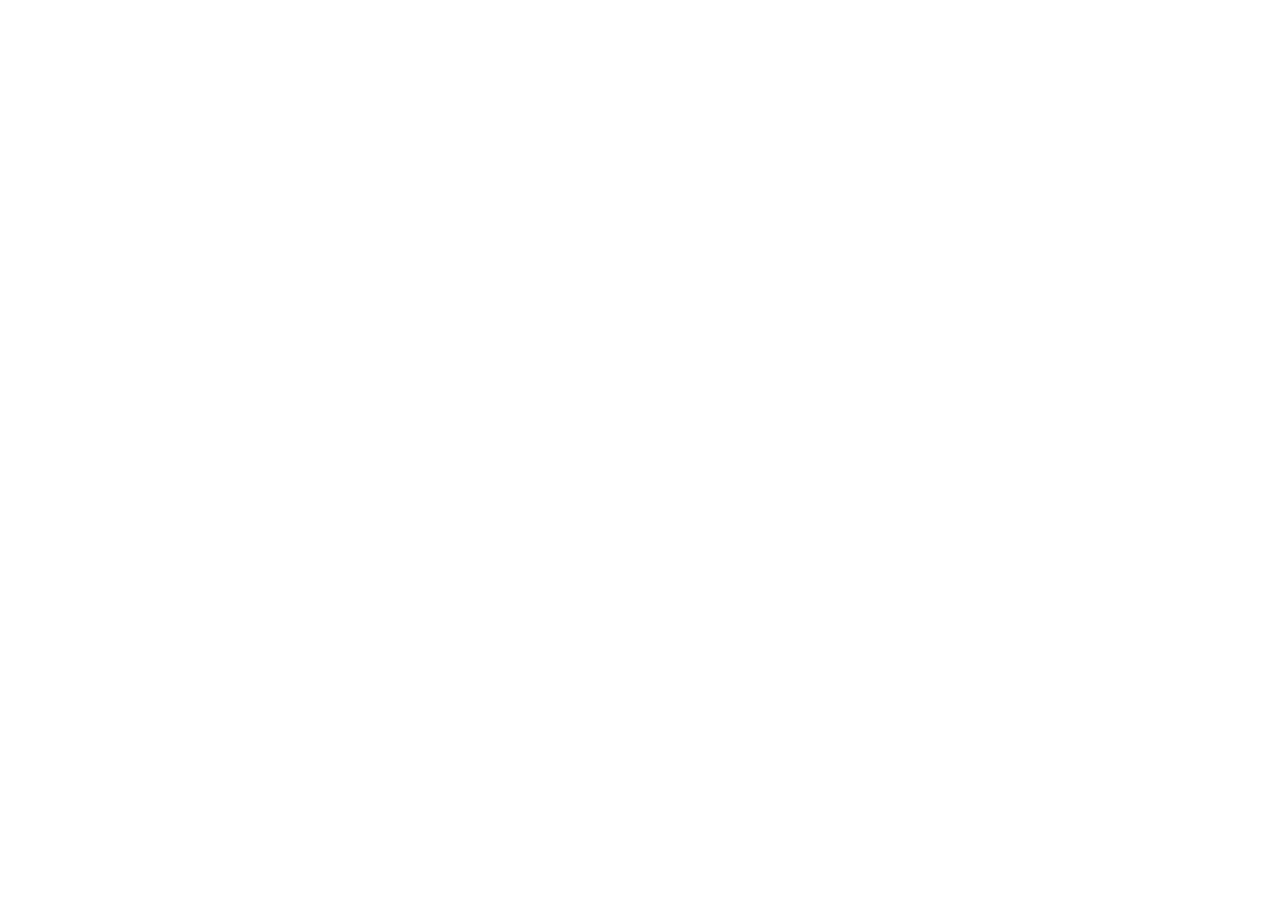
==== index.html @ 91cdc7d5 "Preparar portal con perfiles, CV privados y bitácora" ====
<!DOCTYPE html>
<html lang="es"><head><meta charset="utf-8"><meta name="viewport" content="width=device-width,initial-scale=1"><title>HiTalent · Worketers</title><style>body{margin:0;background:#f3f7f6;color:#152f35;font:16px/1.6 'Segoe UI',sans-serif;display:grid;place-items:center;min-height:100vh}main{max-width:520px;padding:35px;background:white;border:1px solid #d8e5e4;border-radius:16px}h1{color:#007f83}a{color:#007f83;font-weight:bold}</style></head><body data-view="inicio"><main><h1>HiTalent · Worketers</h1><p>Abriendo tu portal de reclutamiento…</p><a id="openPortal" href="https://script.google.com/macros/s/AKfycbwxMBgBHl1hzU6tCfKWdOVpvUYFdgeqo6Sm1vyvuqQIQPsPiCxRO5EpH_2NaZDyJLVg/exec?vista=inicio">Entrar al portal</a><noscript><p>Activa JavaScript para registrar perfiles y usar el panel.</p></noscript></main><script src="portal.js"></script></body></html>
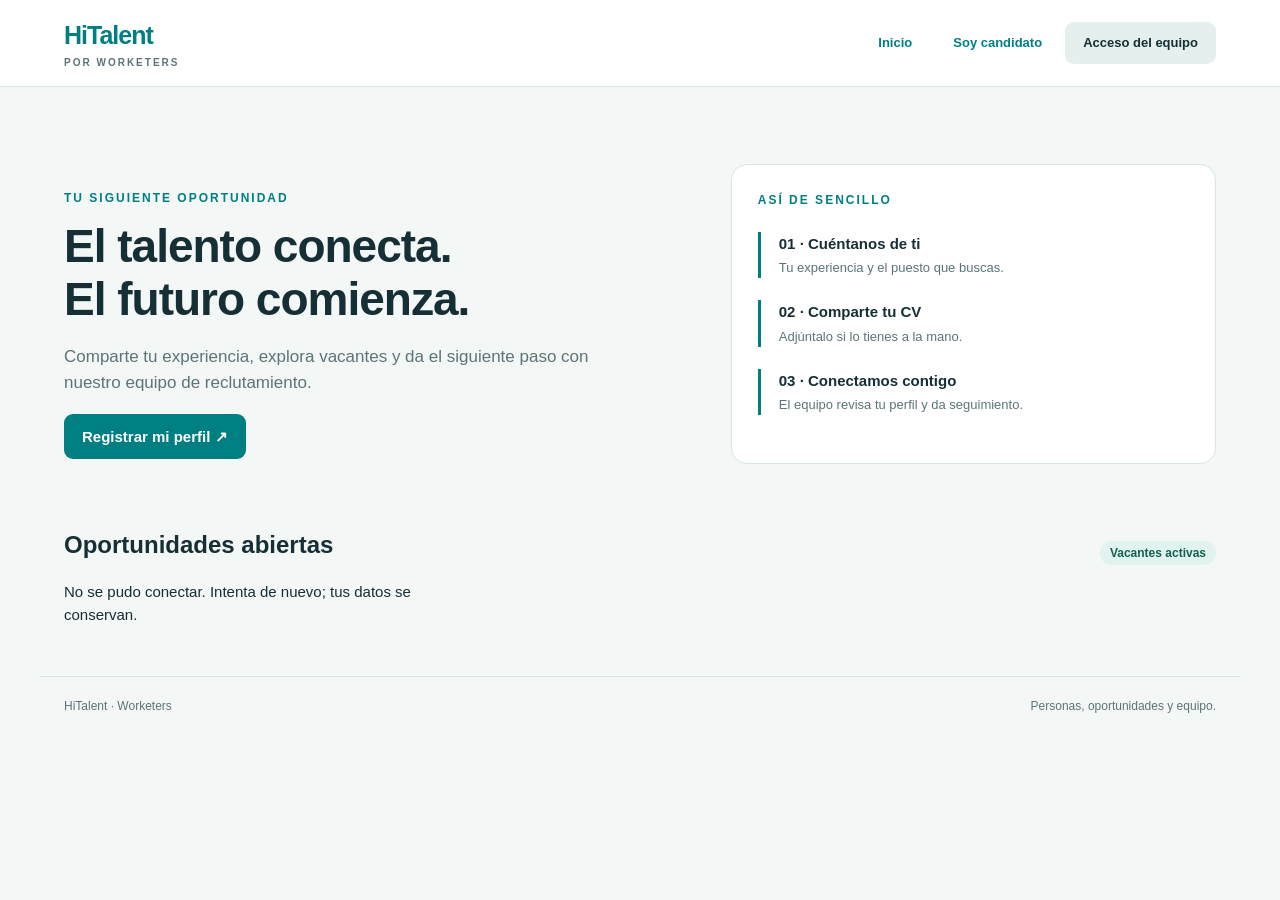
==== commit 7c267302: "Conservar GitHub y agregar usuario y contraseña" ====
--- a/index.html
+++ b/index.html
@@ -1,2 +1,131 @@
 <!DOCTYPE html>
-<html lang="es"><head><meta charset="utf-8"><meta name="viewport" content="width=device-width,initial-scale=1"><title>HiTalent · Worketers</title><style>body{margin:0;background:#f3f7f6;color:#152f35;font:16px/1.6 'Segoe UI',sans-serif;display:grid;place-items:center;min-height:100vh}main{max-width:520px;padding:35px;background:white;border:1px solid #d8e5e4;border-radius:16px}h1{color:#007f83}a{color:#007f83;font-weight:bold}</style></head><body data-view="inicio"><main><h1>HiTalent · Worketers</h1><p>Abriendo tu portal de reclutamiento…</p><a id="openPortal" href="https://script.google.com/macros/s/AKfycbwxMBgBHl1hzU6tCfKWdOVpvUYFdgeqo6Sm1vyvuqQIQPsPiCxRO5EpH_2NaZDyJLVg/exec?vista=inicio">Entrar al portal</a><noscript><p>Activa JavaScript para registrar perfiles y usar el panel.</p></noscript></main><script src="portal.js"></script></body></html>
+<html lang="es"><head><meta charset="UTF-8"><title>HiTalent · Worketers</title>
+<style>
+:root{--ink:#152f35;--muted:#5c7478;--teal:#007f83;--line:#d8e5e4;--paper:#fff;--bg:#f3f7f6}*{box-sizing:border-box}body{margin:0;background:var(--bg);color:var(--ink);font:15px/1.55 'Segoe UI',sans-serif}button,input,select,textarea{font:inherit}button,a,input,select,textarea{outline-offset:4px}button,.button{border:0;border-radius:9px;padding:11px 18px;background:var(--teal);color:white;font-weight:600;cursor:pointer;text-decoration:none;display:inline-block}button:hover,.button:hover{filter:brightness(.94)}button:disabled{opacity:.5;cursor:wait}.secondary{background:#e5efed;color:var(--ink)}.ghost{background:transparent;color:var(--teal)}header{border-bottom:1px solid var(--line);background:white;padding:16px 5%;display:flex;align-items:center;gap:24px;justify-content:space-between}.brand{font-size:25px;font-weight:800;letter-spacing:-1px;color:var(--teal)}.brand small{display:block;font-size:10px;letter-spacing:2px;color:var(--muted)}nav{display:flex;gap:5px;flex-wrap:wrap}nav button{font-size:13px}main{max-width:1200px;margin:35px auto;padding:0 24px}h1{font-size:clamp(28px,4vw,46px);line-height:1.15;letter-spacing:-1px;margin:12px 0 18px}h2{font-size:24px;margin:0 0 16px}h3{margin:0 0 8px}p{color:var(--muted)}.eyebrow{font-size:12px;font-weight:700;letter-spacing:2px;text-transform:uppercase;color:var(--teal)}.hero{display:grid;grid-template-columns:1.3fr 1fr;gap:36px;align-items:center;padding:42px 0}.hero p{max-width:560px;font-size:17px}.card{background:var(--paper);border:1px solid var(--line);border-radius:16px;padding:26px;margin-bottom:20px}.grid{display:grid;grid-template-columns:repeat(2,minmax(0,1fr));gap:20px}.jobs{display:grid;grid-template-columns:repeat(3,minmax(0,1fr));gap:16px}.job{padding:22px;border:1px solid var(--line);border-radius:12px;background:white}.job p{white-space:pre-wrap}.badge{display:inline-block;border-radius:20px;padding:3px 10px;background:#e0f3ee;color:#146052;font-size:12px;font-weight:600}.label,label{display:block;font-size:13px;font-weight:600;margin:12px 0 5px}input,select,textarea{width:100%;padding:11px 12px;border:1px solid #b9cfcc;border-radius:8px;background:white;color:var(--ink)}textarea{min-height:110px;resize:vertical}input[type=checkbox]{width:auto}.full{grid-column:1/-1}.muted{color:var(--muted);font-size:13px}.actions{display:flex;gap:10px;align-items:center;flex-wrap:wrap;margin-top:18px}.notice{padding:14px 18px;border:1px solid var(--line);border-radius:10px;background:#e5f4ef;white-space:pre-wrap;margin:16px 0}.error{background:#fff0ed;color:#8c2d20;border-color:#e6b7ae}[hidden]{display:none!important}.narrow{max-width:740px;margin:auto}.login{max-width:440px;margin:55px auto}.toolbar{display:flex;gap:12px;justify-content:space-between;align-items:center;flex-wrap:wrap}.toolbar input{max-width:350px}.tabs{display:flex;gap:8px;flex-wrap:wrap;margin:24px 0}.tablewrap{overflow:auto}table{border-collapse:collapse;width:100%;font-size:13px}th,td{padding:13px 12px;text-align:left;border-bottom:1px solid var(--line);vertical-align:top}th{color:var(--muted);font-size:11px;text-transform:uppercase;letter-spacing:.6px}td button{padding:7px 12px;font-size:12px}.stats{display:grid;grid-template-columns:repeat(3,1fr);gap:16px;margin:22px 0}.stat{border:1px solid var(--line);border-radius:12px;background:white;padding:20px}.stat strong{font-size:30px;display:block}.stat span{color:var(--muted);font-size:13px}dialog{border:1px solid var(--line);border-radius:16px;padding:26px;width:min(850px,94vw);max-height:90vh;color:var(--ink)}dialog::backdrop{background:#152f3577}dl{display:grid;grid-template-columns:1fr 2fr;gap:0;margin:16px 0}dt,dd{padding:8px 0;border-bottom:1px solid var(--line);margin:0;white-space:pre-wrap;overflow-wrap:anywhere}dt{font-size:12px;color:var(--muted)}dd{padding-left:14px}pre{white-space:pre-wrap;overflow-wrap:anywhere;background:var(--bg);padding:12px;font-size:12px}footer{max-width:1200px;margin:50px auto 20px;padding:20px 24px;border-top:1px solid var(--line);font-size:12px;color:var(--muted)}.trap{position:absolute;left:-10000px}.step{border-left:3px solid var(--teal);padding:0 0 0 18px;margin:22px 0}.step b{display:block}.step span{color:var(--muted);font-size:13px}@media(max-width:760px){header{align-items:flex-start;flex-direction:column;gap:12px}.hero,.grid,.jobs{grid-template-columns:1fr}.hero{padding:15px 0;gap:15px}main{padding:0 16px;margin-top:24px}.card{padding:20px}.stats{gap:8px}.stat{padding:12px}.stat strong{font-size:25px}h1{font-size:34px}dl{grid-template-columns:1fr}dd{padding-left:0}}
+</style></head><body>
+<header><div class="brand">HiTalent<small>POR WORKETERS</small></div><nav aria-label="Navegación principal"><button class="ghost" data-route="inicio">Inicio</button><button class="ghost" data-route="candidatos">Soy candidato</button><button class="secondary" data-route="admin">Acceso del equipo</button></nav></header>
+<main><div id="message" role="status" aria-live="polite" hidden></div><div id="screen"></div></main>
+<dialog id="modal"><div class="toolbar"><h2 id="modalTitle"></h2><button class="secondary" id="closeModal" aria-label="Cerrar detalle">Cerrar</button></div><div id="modalBody"></div><div id="modalMessage" role="status" hidden></div></dialog>
+<footer>HiTalent · Worketers <span style="float:right">Personas, oportunidades y equipo.</span></footer>
+<script>
+'use strict';
+const initialView = 'inicio';
+const $ = id => document.getElementById(id);
+const esc = value => String(value ?? '').replace(/[&<>"']/g,c=>({'&':'&amp;','<':'&lt;','>':'&gt;','"':'&quot;',"'":'&#39;'}[c]));
+let token=sessionStorage.getItem('hitalent_session')||'',profile=null,panel=null,view=initialView,tab='candidatos',users=[],logs=[],jobs=[],filter='',submissionId=crypto.randomUUID();
+const candStates=['Pendiente','En revisión','Entrevista','En proceso','Contratado','Descartado'];
+const reqStates=['Activa','Pausada','Cerrada'];
+const labels={nombreSolicitante:'Nombre del solicitante',empresaCliente:'Empresa',telefonoContacto:'Teléfono fijo',celularContacto:'Celular',emailContacto:'Correo de contacto',nombrePosicion:'Nombre de la posición',numeroVacantes:'Número de vacantes',tipoVacante:'Tipo de vacante',ubicacion:'Ubicación',horarioLaboral:'Horario',reportaA:'Reporta a',edadMinMax:'Edad sugerida',estadoCivil:'Estado civil',genero:'Género',escolaridad:'Escolaridad',objetivoPuesto:'Objetivo del puesto',experienciaRequerida:'Experiencia requerida',requisitosIndispensables:'Requisitos indispensables',requisitosDeseables:'Requisitos deseables',conocimientosCualidades:'Conocimientos y cualidades',habilidadesTecnologicas:'Habilidades tecnológicas',idiomas:'Idiomas',competenciasEvaluar:'Competencias a evaluar',actividadesDesempenar:'Actividades a desempeñar',sueldoBruto:'Sueldo mensual bruto',sueldoNeto:'Sueldo mensual neto',prestacionesLey:'Prestaciones de ley',prestacionesSuperiores:'Prestaciones superiores',compensacionesVariables:'Compensaciones variables',esquemaPago:'Esquema de pago',frecuenciaPago:'Frecuencia de pago',tipoContrato:'Tipo de contrato',periodoPrueba:'Periodo de prueba',requisitosAutoTransporte:'Requisitos de transporte',observacionesExtras:'Observaciones'};
+function notice(text,error=false,target='message'){const el=$(target);el.textContent=text;el.className='notice'+(error?' error':'');el.hidden=!text;}
+const API_URL='https://script.google.com/macros/s/AKfycbwxMBgBHl1hzU6tCfKWdOVpvUYFdgeqo6Sm1vyvuqQIQPsPiCxRO5EpH_2NaZDyJLVg/exec';
+async function rpc(action,data={}){
+  let response;
+  if(window.google?.script?.run){response=await new Promise((resolve,reject)=>google.script.run.withSuccessHandler(resolve).withFailureHandler(()=>reject(new Error('No se pudo conectar. Intenta de nuevo.'))).api(action,data,token));}
+  else{
+    const controller=new AbortController(),timer=setTimeout(()=>controller.abort(),60000);
+    try{const result=await fetch(API_URL,{method:'POST',headers:{'Content-Type':'text/plain;charset=utf-8'},credentials:'omit',redirect:'follow',body:JSON.stringify({action,data,token}),signal:controller.signal});if(!result.ok)throw new Error();response=await result.json();}
+    catch(e){throw new Error('No se pudo conectar. Intenta de nuevo; tus datos se conservan.');}finally{clearTimeout(timer);}
+  }
+  if(!response?.success)throw new Error(response?.error||'No se pudo completar la operación.');return response.data;
+}
+async function busy(button,fn,target='message'){const text=button.textContent;button.disabled=true;button.textContent='Procesando…';try{await fn();}catch(e){notice(e.message,true,target);}finally{button.disabled=false;button.textContent=text;}}
+function options(values,selected){return values.map(v=>`<option value="${esc(v)}" ${v===selected?'selected':''}>${esc(v)}</option>`).join('');}
+function date(v){return v?new Date(v).toLocaleString('es-MX',{dateStyle:'medium',timeStyle:'short'}):'—';}
+Object.assign(labels,{idPostulacion:'Folio del candidato',idRequisicion:'Folio de la requisición',fecha:'Fecha de registro',nombreCandidato:'Nombre',telefono:'Teléfono',correo:'Correo',estatusProceso:'Estatus del proceso',notasReclutador:'Notas del equipo',puestoDeseado:'Puesto de interés',nivelEstudios:'Nivel de estudios',consentimientoEn:'Autorización del candidato',actualizadoEn:'Última actualización',actualizadoPor:'Actualizado por',estatus:'Estatus',nombre:'Nombre',rol:'Rol',activo:'Acceso activo'});
+function details(obj){return '<dl>'+Object.entries(obj).filter(([k,v])=>v!==''&&v!=null&&!['cvFileId','linkCV','solicitudId','version'].includes(k)).map(([k,v])=>`<dt>${esc(labels[k]||k)}</dt><dd>${esc(typeof v==='boolean'?(v?'Sí':'No'):['fecha','consentimientoEn','actualizadoEn'].includes(k)?date(v):v)}</dd>`).join('')+'</dl>';}
+function openModal(title,html){$('modalTitle').textContent=title;$('modalBody').innerHTML=html;notice('',false,'modalMessage');$('modal').showModal();}
+$('closeModal').onclick=()=>$('modal').close();
+document.querySelectorAll('[data-route]').forEach(b=>b.onclick=()=>route(b.dataset.route));
+document.addEventListener('click',e=>{const b=e.target.closest('[data-go]');if(b)route(b.dataset.go);});
+async function route(next){
+  if($('modal').open)$('modal').close();
+  view=next;notice('');filter='';submissionId=crypto.randomUUID();
+  if(next==='inicio'){home();return;}
+  if(next==='candidatos'){candidateForm();return;}
+  if(next==='cliente'){clientForm();return;}
+  if(!token){login();return;}
+  if(profile?.cambiarPassword){passwordForm(true);return;}
+  $('screen').innerHTML='<div class="card" role="status">Cargando tu espacio…</div>';
+  try{if(!profile){profile=(await rpc('miSesion')).perfil;}if(profile.cambiarPassword){passwordForm(true);return;}panel=await rpc('panel');profile=panel.perfil;renderPanel();}catch(e){if(e.message==='Cambia tu contraseña para continuar.'){profile=profile||{correo:'',usuario:''};passwordForm(true);}else{notice(e.message,true);login();}}
+}
+async function home(){
+  $('screen').innerHTML=`<section class="hero"><div><div class="eyebrow">Tu siguiente oportunidad</div><h1>El talento conecta.<br>El futuro comienza.</h1><p>Comparte tu experiencia, explora vacantes y da el siguiente paso con nuestro equipo de reclutamiento.</p><div class="actions"><button data-go="candidatos">Registrar mi perfil ↗</button></div></div><aside class="card"><div class="eyebrow">Así de sencillo</div><div class="step"><b>01 · Cuéntanos de ti</b><span>Tu experiencia y el puesto que buscas.</span></div><div class="step"><b>02 · Comparte tu CV</b><span>Adjúntalo si lo tienes a la mano.</span></div><div class="step"><b>03 · Conectamos contigo</b><span>El equipo revisa tu perfil y da seguimiento.</span></div></aside></section><section><div class="toolbar"><h2>Oportunidades abiertas</h2><span class="badge">Vacantes activas</span></div><div id="jobs" class="jobs"><p>Cargando oportunidades…</p></div></section>`;
+  try{jobs=await rpc('vacantes');if(view!=='inicio')return;$('jobs').innerHTML=jobs.length?jobs.map(j=>`<article class="job"><span class="badge">${esc(j.ubicacion||'Ubicación por confirmar')}</span><h3 style="margin-top:15px">${esc(j.nombrePosicion)}</h3><p>${esc(j.objetivoPuesto||j.experienciaRequerida||'Consulta los detalles con nuestro equipo.')}</p><button class="secondary" data-job="${esc(j.idRequisicion)}">Ver y postularme</button></article>`).join(''):'<div class="card full"><h3>Tu talento tiene lugar aquí</h3><p>Aún no hay vacantes publicadas. Puedes registrar tu perfil para futuras oportunidades.</p><button data-go="candidatos">Enviar mi perfil</button></div>';
+  document.querySelectorAll('[data-job]').forEach(b=>b.onclick=()=>candidateForm(b.dataset.job));
+  }catch(e){if(view==='inicio')$('jobs').textContent=e.message;}
+}
+function field(name,label,type='text',required=false){return `<div><label for="${name}">${esc(label)}${required?' *':''}</label><input id="${name}" name="${name}" type="${type}" ${required?'required':''} maxlength="${type==='email'?180:200}" ${type==='number'?'min="1" max="1000" value="1"':''}></div>`;}
+function trap(){return '<div class="trap" aria-hidden="true"><label>Website<input name="website" tabindex="-1" autocomplete="off"></label></div>';}
+async function candidateForm(jobId=''){
+  view='candidatos';submissionId=crypto.randomUUID();
+  $('screen').innerHTML=`<div class="narrow"><div class="eyebrow">Candidatos</div><h1>Hablemos de tu talento.</h1><p>Completa tu perfil. El CV es opcional; puedes registrarte aunque todavía no lo tengas.</p><form id="candidate" class="card">${trap()}<div class="grid">${field('nombreCandidato','Nombre completo','text',true)}${field('telefono','Teléfono celular','tel',true)}${field('correo','Correo electrónico','email',true)}${field('puestoDeseado','Puesto o área de interés','text',true)}<div><label for="nivelEstudios">Nivel de estudios *</label><select name="nivelEstudios" id="nivelEstudios" required><option value="">Selecciona</option>${options(['Secundaria','Preparatoria','Carrera técnica','Universidad trunca','Universidad terminada','Posgrado','Otro'])}</select></div><div><label for="idRequisicion">Vacante</label><select id="idRequisicion" name="idRequisicion"><option value="ESPONTANEO">Registro para futuras oportunidades</option></select></div><div id="jobDetail" class="full" hidden></div><div class="full"><label for="cv">Currículum (opcional)</label><input id="cv" type="file" accept=".pdf,.doc,.docx"><p class="muted">PDF o Word · Hasta 5 MB · Se guarda de forma privada.</p></div></div><div class="notice"><b>Uso de tu información</b><p class="muted">HiTalent / Worketers utilizará tus datos de contacto, experiencia y CV para revisar tu perfil y contactarte por oportunidades laborales. Tendrán acceso el equipo autorizado de reclutamiento y su administrador. Para solicitar corrección o eliminación, contacta al equipo de HiTalent / Worketers que te compartió este portal.</p><label><input type="checkbox" name="consentimiento" required> Autorizo el uso de mi información para estos fines. *</label></div><button type="submit">Enviar mi perfil</button></form></div>`;
+  $('candidate').onsubmit=e=>{e.preventDefault();busy(e.submitter,async()=>{
+    const form=e.target,d=Object.fromEntries(new FormData(form));d.consentimiento=true;d.solicitudId=submissionId;
+    const f=$('cv').files[0];if(f){if(f.size>5*1024*1024)throw new Error('El CV debe pesar hasta 5 MB.');if(!/\.(pdf|doc|docx)$/i.test(f.name))throw new Error('Selecciona PDF o Word.');const base64=await new Promise((resolve,reject)=>{const r=new FileReader();r.onload=()=>resolve(r.result.split(',')[1]);r.onerror=()=>reject(new Error('No se pudo leer el archivo.'));r.readAsDataURL(f);});d.cv={nombre:f.name,base64};}
+    const result=await rpc('postular',d);$('screen').innerHTML=`<div class="card narrow"><span class="badge">Perfil recibido</span><h1>Ya estás en nuestra bolsa.</h1><p>Tu registro se guardó correctamente. El equipo se pondrá en contacto contigo si hay una oportunidad para tu perfil.</p><p class="muted">Folio: ${esc(result.id)}</p><button data-go="inicio">Volver al inicio</button></div>`;notice('');
+  });};
+  try{jobs=await rpc('vacantes');if(view!=='candidatos'||!$('idRequisicion'))return;$('idRequisicion').innerHTML='<option value="ESPONTANEO">Registro para futuras oportunidades</option>'+jobs.map(j=>`<option value="${esc(j.idRequisicion)}">${esc(j.nombrePosicion)} · ${esc(j.ubicacion)}</option>`).join('');if(jobs.some(j=>j.idRequisicion===jobId))$('idRequisicion').value=jobId;
+  const show=()=>{const j=jobs.find(j=>j.idRequisicion===$('idRequisicion').value);$('jobDetail').hidden=!j;if(j){$('jobDetail').innerHTML=details({nombrePosicion:j.nombrePosicion,ubicacion:j.ubicacion,objetivoPuesto:j.objetivoPuesto,experienciaRequerida:j.experienciaRequerida,requisitosIndispensables:j.requisitosIndispensables});if(!$('puestoDeseado').value)$('puestoDeseado').value=j.nombrePosicion;}};$('idRequisicion').onchange=show;show();}catch(e){notice(e.message,true);}
+}
+function clientForm(){
+  const groups=[['Datos de contacto',['nombreSolicitante','empresaCliente','telefonoContacto','celularContacto','emailContacto']],['La vacante',['nombrePosicion','numeroVacantes','tipoVacante','ubicacion','horarioLaboral','reportaA']],['Perfil y experiencia',['escolaridad','objetivoPuesto','experienciaRequerida','requisitosIndispensables','requisitosDeseables','conocimientosCualidades','habilidadesTecnologicas','idiomas','competenciasEvaluar','actividadesDesempenar']],['Compensación y contratación',['sueldoBruto','sueldoNeto','prestacionesLey','prestacionesSuperiores','compensacionesVariables','esquemaPago','frecuenciaPago','tipoContrato','periodoPrueba']],['Detalles adicionales',['requisitosAutoTransporte','observacionesExtras']]];
+  const long=['objetivoPuesto','requisitosIndispensables','requisitosDeseables','conocimientosCualidades','actividadesDesempenar','observacionesExtras'];
+  $('screen').innerHTML=`<div class="narrow"><div class="eyebrow">Empresas</div><h1>Encuentra a tu próximo talento.</h1><p>Comparte los detalles del puesto. El equipo revisará tu solicitud antes de publicar la vacante.</p><form id="client">${trap()}${groups.map(([title,fields])=>`<section class="card"><h2>${title}</h2><div class="grid">${fields.map(k=>long.includes(k)?`<div class="full"><label for="${k}">${labels[k]}</label><textarea name="${k}" id="${k}" maxlength="5000"></textarea></div>`:field(k,labels[k],k==='emailContacto'?'email':k==='numeroVacantes'?'number':'text',['nombreSolicitante','empresaCliente','emailContacto','nombrePosicion'].includes(k))).join('')}</div></section>`).join('')}<button type="submit">Enviar requisición</button></form></div>`;
+  $('client').onsubmit=e=>{e.preventDefault();busy(e.submitter,async()=>{const d=Object.fromEntries(new FormData(e.target));d.solicitudId=submissionId;const r=await rpc('requisicion',d);$('screen').innerHTML=`<div class="card narrow"><span class="badge">Solicitud recibida</span><h1>Estamos en contacto.</h1><p>El equipo revisará la requisición antes de publicarla.</p><p class="muted">Folio: ${esc(r.id)}</p><button data-go="inicio">Volver al inicio</button></div>`;});};
+}
+async function acceptSession(result){token=result.token;profile=result.perfil;sessionStorage.setItem('hitalent_session',token);notice('');if(profile.cambiarPassword)passwordForm(true);else await route('admin');}
+function login(){
+  $('screen').innerHTML=`<div class="card login"><div class="eyebrow">Espacio del equipo</div><h1 style="font-size:30px">Bienvenido de nuevo.</h1><p>Ingresa con el usuario y la contraseña de tu cuenta.</p><form id="passwordLogin"><label for="loginUser">Usuario o correo</label><input id="loginUser" autocomplete="username" required maxlength="180"><label for="loginPassword">Contraseña</label><input id="loginPassword" type="password" autocomplete="current-password" required maxlength="64"><div class="actions"><button type="submit">Entrar al panel</button></div></form><details style="margin-top:22px"><summary>Configurar o recuperar acceso del propietario</summary><p class="muted">Solo el propietario puede verificar su correo para establecer una contraseña. Los colaboradores deben pedir el acceso al superadmin.</p><form id="request">${field('loginEmail','Correo del propietario','email',true)}<div class="actions"><button type="submit" class="secondary">Solicitar código</button></div></form><form id="verify" hidden><label for="code">Código de 6 dígitos</label><input id="code" inputmode="numeric" autocomplete="one-time-code" pattern="[0-9]{6}" maxlength="6" required><p class="muted">Revisa tu correo. El código caduca en 10 minutos.</p><button type="submit">Verificar y configurar contraseña</button></form></details></div>`;
+  $('passwordLogin').onsubmit=e=>{e.preventDefault();busy(e.submitter,async()=>{const r=await rpc('iniciarSesion',{usuario:$('loginUser').value,password:$('loginPassword').value});await acceptSession(r);});};
+  $('request').onsubmit=e=>{e.preventDefault();busy(e.submitter,async()=>{const r=await rpc('solicitarCodigo',{correo:$('loginEmail').value});$('verify').hidden=false;notice(r.message);$('code').focus();});};
+  $('verify').onsubmit=e=>{e.preventDefault();busy(e.submitter,async()=>{await acceptSession(await rpc('verificarCodigo',{correo:$('loginEmail').value,codigo:$('code').value}));});};
+}
+function passwordForm(required=false){
+  $('screen').innerHTML=`<div class="card login"><div class="eyebrow">Tu cuenta</div><h1 style="font-size:30px">${required?'Define tu contraseña personal.':'Cambiar contraseña'}</h1><p>Usuario: <b>${esc(profile.usuario||profile.correo)}</b></p><p class="muted">De 12 a 64 caracteres. No compartas tu contraseña.</p><form id="changePassword">${required?'':'<label for="currentPassword">Contraseña actual</label><input id="currentPassword" type="password" autocomplete="current-password" required maxlength="64">'}<label for="newPassword">Nueva contraseña</label><input id="newPassword" type="password" autocomplete="new-password" required minlength="12" maxlength="64"><label for="confirmPassword">Confirmar contraseña</label><input id="confirmPassword" type="password" autocomplete="new-password" required minlength="12" maxlength="64"><div class="actions"><button type="submit">Guardar contraseña</button>${required?'':'<button type="button" id="cancelPassword" class="secondary">Cancelar</button>'}</div></form></div>`;
+  if($('cancelPassword'))$('cancelPassword').onclick=()=>route('admin');
+  $('changePassword').onsubmit=e=>{e.preventDefault();busy(e.submitter,async()=>{if($('newPassword').value!==$('confirmPassword').value)throw new Error('Las contraseñas no coinciden.');await acceptSession(await rpc('cambiarPassword',{actual:$('currentPassword')?.value||'',password:$('newPassword').value}));notice('Contraseña actualizada.');});};
+}
+function renderPanel(){
+  $('screen').innerHTML=`<div class="toolbar"><div><div class="eyebrow">${profile.rol==='superadmin'?'Superadmin':profile.rol==='admin'?'Administración':'Reclutamiento'}</div><h1 style="font-size:34px;margin-bottom:4px">Tu espacio de trabajo.</h1><p>${esc(profile.nombre)} · ${esc(profile.correo)}</p></div><div class="actions"><button id="refresh" class="secondary">Actualizar</button><button id="logout" class="ghost">Cerrar sesión</button></div></div><div class="stats"><div class="stat"><strong>${panel.candidatos.length}</strong><span>Candidatos</span></div><div class="stat"><strong>${panel.requisiciones.filter(r=>r.estatus==='Activa').length}</strong><span>Vacantes activas</span></div><div class="stat"><strong>${panel.candidatos.filter(r=>r.estatusProceso==='Pendiente').length}</strong><span>Por revisar</span></div></div><div class="tabs"><button data-tab="candidatos">Candidatos</button><button data-tab="requisiciones">Requisiciones</button>${profile.rol==='superadmin'?'<button data-tab="usuarios">Equipo y accesos</button><button data-tab="bitacora">Bitácora</button>':''}${['admin','superadmin'].includes(profile.rol)?'<button id="checklistLink" class="secondary">Compartir checklist</button>':''}<button data-tab="perfil">Mi perfil</button></div><section class="card"><div class="toolbar"><h2 id="tableTitle"></h2><input id="search" placeholder="Buscar en esta vista" aria-label="Buscar en esta vista"></div><div id="table" class="tablewrap"></div></section>`;
+  if($('checklistLink'))$('checklistLink').onclick=e=>busy(e.target,async()=>{const r=await rpc('enlaceChecklist');openModal('Enlace para la empresa',`<p>Copia este enlace y envíalo a la empresa para completar el checklist. No necesita una cuenta del equipo.</p><label for="shareUrl">Enlace del checklist</label><input id="shareUrl" readonly value="${esc(r.url)}"><div class="actions"><button id="copyChecklist">Copiar enlace</button></div>`);$('copyChecklist').onclick=async()=>{try{await navigator.clipboard.writeText(r.url);notice('Enlace copiado.',false,'modalMessage');}catch(e){$('shareUrl').select();notice('Selecciona y copia el enlace.',false,'modalMessage');}};});
+  $('refresh').onclick=e=>busy(e.target,async()=>{panel=await rpc('panel');profile=panel.perfil;renderPanel();});
+  $('logout').onclick=e=>busy(e.target,async()=>{await rpc('salir');token='';profile=null;panel=null;users=[];logs=[];sessionStorage.removeItem('hitalent_session');login();});
+  document.querySelectorAll('[data-tab]').forEach(b=>b.onclick=()=>switchTab(b.dataset.tab));
+  $('search').oninput=e=>{filter=e.target.value.toLowerCase();renderTable();};switchTab(tab);
+}
+async function switchTab(next){
+  tab=next;filter='';$('search').value='';document.querySelectorAll('[data-tab]').forEach(b=>b.className=b.dataset.tab===tab?'':'secondary');
+  $('table').textContent='Cargando…';
+  try{if(tab==='usuarios')users=await rpc('usuarios');if(tab==='bitacora')logs=await rpc('bitacora');renderTable();}catch(e){$('table').textContent=e.message;}
+}
+function table(headers,rows){return `<table><thead><tr>${headers.map(h=>`<th>${esc(h)}</th>`).join('')}</tr></thead><tbody>${rows.join('')||`<tr><td colspan="${headers.length}">Sin registros que mostrar.</td></tr>`}</tbody></table>`;}
+function renderTable(){
+  $('search').hidden=tab==='perfil';
+  const found=r=>Object.values(r).join(' ').toLowerCase().includes(filter);
+  if(tab==='candidatos'){
+    $('tableTitle').textContent='Candidatos';const rows=panel.candidatos.filter(found).slice().reverse();
+    $('table').innerHTML=table(['Nombre','Interés','Contacto','Estatus','Recibido',''],rows.map(c=>`<tr><td><b>${esc(c.nombreCandidato)}</b></td><td>${esc(c.puestoDeseado)}<br><span class="muted">${esc(panel.requisiciones.find(r=>r.idRequisicion===c.idRequisicion)?.nombrePosicion||'Registro general')}</span></td><td>${esc(c.correo)}<br>${esc(c.telefono)}</td><td><span class="badge">${esc(c.estatusProceso)}</span></td><td>${date(c.fecha)}</td><td><button data-candidate="${esc(c.idPostulacion)}">Revisar</button></td></tr>`));
+    document.querySelectorAll('[data-candidate]').forEach(b=>b.onclick=()=>editCandidate(b.dataset.candidate));
+  }else if(tab==='requisiciones'){
+    $('tableTitle').textContent='Requisiciones';$('table').innerHTML=table(['Puesto','Empresa','Ubicación','Estatus',''],panel.requisiciones.filter(found).slice().reverse().map(r=>`<tr><td><b>${esc(r.nombrePosicion)}</b><br>${esc(r.numeroVacantes)} vacante(s)</td><td>${esc(r.empresaCliente)}</td><td>${esc(r.ubicacion)}</td><td><span class="badge">${esc(r.estatus)}</span></td><td><button data-req="${esc(r.idRequisicion)}">Ver detalle</button></td></tr>`));document.querySelectorAll('[data-req]').forEach(b=>b.onclick=()=>editReq(b.dataset.req));
+  }else if(tab==='usuarios'){
+    $('tableTitle').textContent='Equipo y accesos';$('table').innerHTML='<div class="actions"><button id="addUser">Agregar integrante</button></div>'+table(['Nombre','Usuario / correo','Rol','Acceso',''],users.filter(found).map(u=>`<tr><td>${esc(u.nombre)}</td><td>${esc(u.usuario)}<br><span class="muted">${esc(u.correo)}</span></td><td>${esc(u.rol)}</td><td>${u.activo?'Activo':'Suspendido'}</td><td><button data-user="${esc(u.correo)}">Administrar</button></td></tr>`));$('addUser').onclick=()=>editUser();document.querySelectorAll('[data-user]').forEach(b=>b.onclick=()=>editUser(users.find(u=>u.correo===b.dataset.user)));
+  }else if(tab==='bitacora'){
+    $('tableTitle').textContent='Bitácora · últimos 500 eventos';const rows=logs.filter(found);$('table').innerHTML=table(['Fecha','Quién','Acción','Registro',''],rows.map(l=>`<tr><td>${date(l.fecha)}</td><td>${esc(l.actor)}</td><td>${esc(l.accion)}</td><td>${esc(l.entidad)}<br>${esc(l.registroId)}</td><td><button data-log="${esc(l.id)}">Cambios</button></td></tr>`));document.querySelectorAll('[data-log]').forEach(b=>b.onclick=()=>{const l=logs.find(x=>x.id===b.dataset.log);openModal('Detalle del cambio',`<p>${esc(l.actor)} · ${date(l.fecha)}</p><h3>Antes</h3><pre>${esc(l.antes)}</pre><h3>Después</h3><pre>${esc(l.despues)}</pre>`);});
+  }else{
+    $('tableTitle').textContent='Mi perfil';$('table').innerHTML=`<form id="myProfile">${field('profileName','Nombre visible','text',true)}<p>Usuario: ${esc(profile.usuario)}<br>${esc(profile.correo)} · ${esc(profile.rol)}</p><button type="submit">Guardar perfil</button><button type="button" id="myPassword" class="secondary">Cambiar contraseña</button></form>`;$('profileName').value=profile.nombre;$('myPassword').onclick=()=>passwordForm(false);$('myProfile').onsubmit=e=>{e.preventDefault();busy(e.submitter,async()=>{profile=await rpc('perfil',{nombre:$('profileName').value});notice('Perfil actualizado.');});};
+  }
+}
+async function saved(){panel=await rpc('panel');profile=panel.perfil;$('modal').close();renderPanel();notice('Cambios guardados.');}
+function editCandidate(id){const c=panel.candidatos.find(x=>x.idPostulacion===id);openModal(c.nombreCandidato,`<form id="editCandidate"><label for="status">Estatus del proceso</label><select id="status">${options(candStates,c.estatusProceso)}</select><label for="notes">Notas del reclutador</label><textarea id="notes" maxlength="10000">${esc(c.notasReclutador)}</textarea><div class="actions"><button type="submit">Guardar seguimiento</button>${c.cvFileId?'<button type="button" id="download" class="secondary">Descargar CV</button>':'<span class="muted">Sin CV adjunto</span>'}</div></form>${details(c)}`);
+  $('editCandidate').onsubmit=e=>{e.preventDefault();busy(e.submitter,async()=>{await rpc('actualizarCandidato',{id,version:c.version,estatusProceso:$('status').value,notasReclutador:$('notes').value});await saved();},'modalMessage');};
+  if($('download'))$('download').onclick=e=>busy(e.target,async()=>{const r=await rpc('descargarCV',{id});const bytes=Uint8Array.from(atob(r.base64),c=>c.charCodeAt(0)),url=URL.createObjectURL(new Blob([bytes],{type:r.mime})),a=document.createElement('a');a.href=url;a.download=r.nombre;document.body.appendChild(a);a.click();a.remove();setTimeout(()=>URL.revokeObjectURL(url),30000);},'modalMessage');
+}
+function editReq(id){const r=panel.requisiciones.find(x=>x.idRequisicion===id);openModal(r.nombrePosicion,`<form id="editReq"><label for="reqStatus">Publicación de la vacante</label><select id="reqStatus">${options(reqStates,r.estatus)}</select><p class="muted">Solo las vacantes activas aparecen en la bolsa pública. Los datos de contacto de la empresa permanecen en el panel del equipo.</p><button type="submit">Guardar estatus</button></form>${details(r)}`);$('editReq').onsubmit=e=>{e.preventDefault();busy(e.submitter,async()=>{await rpc('actualizarRequisicion',{id,version:r.version,estatus:$('reqStatus').value});await saved();},'modalMessage');};}
+function editUser(u){
+  openModal(u?'Administrar integrante':'Crear acceso de colaborador',`<form id="editUser">${field('userEmail','Correo','email',true)}${field('userName','Nombre','text',true)}${field('userLogin','Usuario','text',true)}<label for="userPassword">${u?'Nueva contraseña inicial (opcional)':'Contraseña inicial *'}</label><input id="userPassword" type="password" autocomplete="new-password" minlength="12" maxlength="64" ${u?'':'required'}><p class="muted">De 12 a 64 caracteres. El integrante deberá cambiarla al ingresar. Si se deja vacía al editar, conserva la contraseña actual.</p><label for="role">Rol</label><select id="role">${options(['reclutador','admin','superadmin'],u?.rol||'reclutador')}</select><label><input type="checkbox" id="active" ${!u||u.activo?'checked':''}> Acceso activo</label><p class="muted">El administrador puede compartir el checklist. Solo el superadmin administra usuarios y consulta la bitácora. Los cambios de acceso cierran las sesiones del integrante.</p><button type="submit">Guardar acceso</button></form>`);
+  if(u){$('userEmail').value=u.correo;$('userEmail').readOnly=true;$('userName').value=u.nombre;$('userLogin').value=u.usuario||u.correo;}
+  $('editUser').onsubmit=e=>{e.preventDefault();busy(e.submitter,async()=>{await rpc('guardarUsuario',{correo:$('userEmail').value,nombre:$('userName').value,usuario:$('userLogin').value,password:$('userPassword').value,rol:$('role').value,activo:$('active').checked,version:u?.version});if(u?.correo===profile.correo){token='';sessionStorage.removeItem('hitalent_session');$('modal').close();login();notice('Acceso actualizado. Inicia sesión de nuevo.');}else{users=await rpc('usuarios');$('modal').close();renderTable();notice('Acceso guardado. Comparte el usuario y la contraseña inicial directamente con el integrante.');}},'modalMessage');};
+}
+route(initialView);
+</script></body></html>
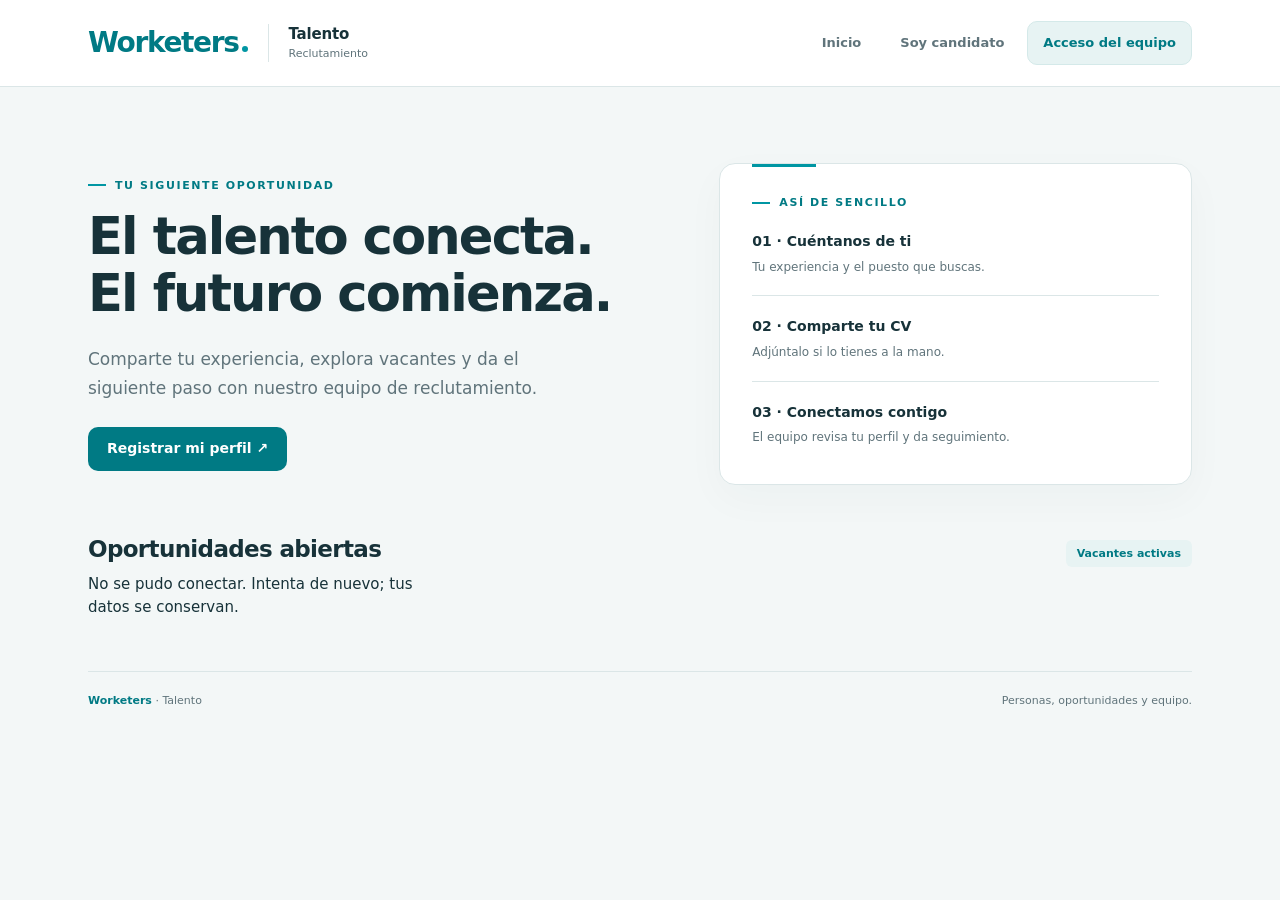
==== commit a03f3d1a: "Unificar identidad reusable de Worketers" ====
--- a/index.html
+++ b/index.html
@@ -1,12 +1,383 @@
 <!DOCTYPE html>
-<html lang="es"><head><meta charset="UTF-8"><title>HiTalent · Worketers</title>
+<html lang="es"><head><meta charset="UTF-8"><title>Worketers · Talento</title>
 <style>
-:root{--ink:#152f35;--muted:#5c7478;--teal:#007f83;--line:#d8e5e4;--paper:#fff;--bg:#f3f7f6}*{box-sizing:border-box}body{margin:0;background:var(--bg);color:var(--ink);font:15px/1.55 'Segoe UI',sans-serif}button,input,select,textarea{font:inherit}button,a,input,select,textarea{outline-offset:4px}button,.button{border:0;border-radius:9px;padding:11px 18px;background:var(--teal);color:white;font-weight:600;cursor:pointer;text-decoration:none;display:inline-block}button:hover,.button:hover{filter:brightness(.94)}button:disabled{opacity:.5;cursor:wait}.secondary{background:#e5efed;color:var(--ink)}.ghost{background:transparent;color:var(--teal)}header{border-bottom:1px solid var(--line);background:white;padding:16px 5%;display:flex;align-items:center;gap:24px;justify-content:space-between}.brand{font-size:25px;font-weight:800;letter-spacing:-1px;color:var(--teal)}.brand small{display:block;font-size:10px;letter-spacing:2px;color:var(--muted)}nav{display:flex;gap:5px;flex-wrap:wrap}nav button{font-size:13px}main{max-width:1200px;margin:35px auto;padding:0 24px}h1{font-size:clamp(28px,4vw,46px);line-height:1.15;letter-spacing:-1px;margin:12px 0 18px}h2{font-size:24px;margin:0 0 16px}h3{margin:0 0 8px}p{color:var(--muted)}.eyebrow{font-size:12px;font-weight:700;letter-spacing:2px;text-transform:uppercase;color:var(--teal)}.hero{display:grid;grid-template-columns:1.3fr 1fr;gap:36px;align-items:center;padding:42px 0}.hero p{max-width:560px;font-size:17px}.card{background:var(--paper);border:1px solid var(--line);border-radius:16px;padding:26px;margin-bottom:20px}.grid{display:grid;grid-template-columns:repeat(2,minmax(0,1fr));gap:20px}.jobs{display:grid;grid-template-columns:repeat(3,minmax(0,1fr));gap:16px}.job{padding:22px;border:1px solid var(--line);border-radius:12px;background:white}.job p{white-space:pre-wrap}.badge{display:inline-block;border-radius:20px;padding:3px 10px;background:#e0f3ee;color:#146052;font-size:12px;font-weight:600}.label,label{display:block;font-size:13px;font-weight:600;margin:12px 0 5px}input,select,textarea{width:100%;padding:11px 12px;border:1px solid #b9cfcc;border-radius:8px;background:white;color:var(--ink)}textarea{min-height:110px;resize:vertical}input[type=checkbox]{width:auto}.full{grid-column:1/-1}.muted{color:var(--muted);font-size:13px}.actions{display:flex;gap:10px;align-items:center;flex-wrap:wrap;margin-top:18px}.notice{padding:14px 18px;border:1px solid var(--line);border-radius:10px;background:#e5f4ef;white-space:pre-wrap;margin:16px 0}.error{background:#fff0ed;color:#8c2d20;border-color:#e6b7ae}[hidden]{display:none!important}.narrow{max-width:740px;margin:auto}.login{max-width:440px;margin:55px auto}.toolbar{display:flex;gap:12px;justify-content:space-between;align-items:center;flex-wrap:wrap}.toolbar input{max-width:350px}.tabs{display:flex;gap:8px;flex-wrap:wrap;margin:24px 0}.tablewrap{overflow:auto}table{border-collapse:collapse;width:100%;font-size:13px}th,td{padding:13px 12px;text-align:left;border-bottom:1px solid var(--line);vertical-align:top}th{color:var(--muted);font-size:11px;text-transform:uppercase;letter-spacing:.6px}td button{padding:7px 12px;font-size:12px}.stats{display:grid;grid-template-columns:repeat(3,1fr);gap:16px;margin:22px 0}.stat{border:1px solid var(--line);border-radius:12px;background:white;padding:20px}.stat strong{font-size:30px;display:block}.stat span{color:var(--muted);font-size:13px}dialog{border:1px solid var(--line);border-radius:16px;padding:26px;width:min(850px,94vw);max-height:90vh;color:var(--ink)}dialog::backdrop{background:#152f3577}dl{display:grid;grid-template-columns:1fr 2fr;gap:0;margin:16px 0}dt,dd{padding:8px 0;border-bottom:1px solid var(--line);margin:0;white-space:pre-wrap;overflow-wrap:anywhere}dt{font-size:12px;color:var(--muted)}dd{padding-left:14px}pre{white-space:pre-wrap;overflow-wrap:anywhere;background:var(--bg);padding:12px;font-size:12px}footer{max-width:1200px;margin:50px auto 20px;padding:20px 24px;border-top:1px solid var(--line);font-size:12px;color:var(--muted)}.trap{position:absolute;left:-10000px}.step{border-left:3px solid var(--teal);padding:0 0 0 18px;margin:22px 0}.step b{display:block}.step span{color:var(--muted);font-size:13px}@media(max-width:760px){header{align-items:flex-start;flex-direction:column;gap:12px}.hero,.grid,.jobs{grid-template-columns:1fr}.hero{padding:15px 0;gap:15px}main{padding:0 16px;margin-top:24px}.card{padding:20px}.stats{gap:8px}.stat{padding:12px}.stat strong{font-size:25px}h1{font-size:34px}dl{grid-template-columns:1fr}dd{padding-left:0}}
+/* Worketers: estilos comunes de la aplicación. */
+:root{
+--ink:#152f35;
+--muted:#5c7478;
+--teal:#007f83;
+--line:#d8e5e4;
+--paper:#fff;
+--bg:#f3f7f6}
+*{
+box-sizing:border-box}
+body{
+margin:0;
+background:var(--bg);
+color:var(--ink);
+font:15px/1.55 'Segoe UI',sans-serif}
+button,input,select,textarea{
+font:inherit}
+button,a,input,select,textarea{
+outline-offset:4px}
+button,.button{
+border:0;
+border-radius:9px;
+padding:11px 18px;
+background:var(--teal);
+color:white;
+font-weight:600;
+cursor:pointer;
+text-decoration:none;
+display:inline-block}
+button:hover,.button:hover{
+filter:brightness(.94)}
+button:disabled{
+opacity:.5;
+cursor:wait}
+.secondary{
+background:#e5efed;
+color:var(--ink)}
+.ghost{
+background:transparent;
+color:var(--teal)}
+header{
+border-bottom:1px solid var(--line);
+background:white;
+padding:16px 5%;
+display:flex;
+align-items:center;
+gap:24px;
+justify-content:space-between}
+.brand{
+font-size:25px;
+font-weight:800;
+letter-spacing:-1px;
+color:var(--teal)}
+.brand small{
+display:block;
+font-size:10px;
+letter-spacing:2px;
+color:var(--muted)}
+nav{
+display:flex;
+gap:5px;
+flex-wrap:wrap}
+nav button{
+font-size:13px}
+main{
+max-width:1200px;
+margin:35px auto;
+padding:0 24px}
+h1{
+font-size:clamp(28px,4vw,46px);
+line-height:1.15;
+letter-spacing:-1px;
+margin:12px 0 18px}
+h2{
+font-size:24px;
+margin:0 0 16px}
+h3{
+margin:0 0 8px}
+p{
+color:var(--muted)}
+.eyebrow{
+font-size:12px;
+font-weight:700;
+letter-spacing:2px;
+text-transform:uppercase;
+color:var(--teal)}
+.hero{
+display:grid;
+grid-template-columns:1.3fr 1fr;
+gap:36px;
+align-items:center;
+padding:42px 0}
+.hero p{
+max-width:560px;
+font-size:17px}
+.card{
+background:var(--paper);
+border:1px solid var(--line);
+border-radius:16px;
+padding:26px;
+margin-bottom:20px}
+.grid{
+display:grid;
+grid-template-columns:repeat(2,minmax(0,1fr));
+gap:20px}
+.jobs{
+display:grid;
+grid-template-columns:repeat(3,minmax(0,1fr));
+gap:16px}
+.job{
+padding:22px;
+border:1px solid var(--line);
+border-radius:12px;
+background:white}
+.job p{
+white-space:pre-wrap}
+.badge{
+display:inline-block;
+border-radius:20px;
+padding:3px 10px;
+background:#e0f3ee;
+color:#146052;
+font-size:12px;
+font-weight:600}
+.label,label{
+display:block;
+font-size:13px;
+font-weight:600;
+margin:12px 0 5px}
+input,select,textarea{
+width:100%;
+padding:11px 12px;
+border:1px solid #b9cfcc;
+border-radius:8px;
+background:white;
+color:var(--ink)}
+textarea{
+min-height:110px;
+resize:vertical}
+input[type=checkbox]{
+width:auto}
+.full{
+grid-column:1/-1}
+.muted{
+color:var(--muted);
+font-size:13px}
+.actions{
+display:flex;
+gap:10px;
+align-items:center;
+flex-wrap:wrap;
+margin-top:18px}
+.notice{
+padding:14px 18px;
+border:1px solid var(--line);
+border-radius:10px;
+background:#e5f4ef;
+white-space:pre-wrap;
+margin:16px 0}
+.error{
+background:#fff0ed;
+color:#8c2d20;
+border-color:#e6b7ae}
+[hidden]{
+display:none!important}
+.narrow{
+max-width:740px;
+margin:auto}
+.login{
+max-width:440px;
+margin:55px auto}
+.toolbar{
+display:flex;
+gap:12px;
+justify-content:space-between;
+align-items:center;
+flex-wrap:wrap}
+.toolbar input{
+max-width:350px}
+.tabs{
+display:flex;
+gap:8px;
+flex-wrap:wrap;
+margin:24px 0}
+.tablewrap{
+overflow:auto}
+table{
+border-collapse:collapse;
+width:100%;
+font-size:13px}
+th,td{
+padding:13px 12px;
+text-align:left;
+border-bottom:1px solid var(--line);
+vertical-align:top}
+th{
+color:var(--muted);
+font-size:11px;
+text-transform:uppercase;
+letter-spacing:.6px}
+td button{
+padding:7px 12px;
+font-size:12px}
+.stats{
+display:grid;
+grid-template-columns:repeat(3,1fr);
+gap:16px;
+margin:22px 0}
+.stat{
+border:1px solid var(--line);
+border-radius:12px;
+background:white;
+padding:20px}
+.stat strong{
+font-size:30px;
+display:block}
+.stat span{
+color:var(--muted);
+font-size:13px}
+dialog{
+border:1px solid var(--line);
+border-radius:16px;
+padding:26px;
+width:min(850px,94vw);
+max-height:90vh;
+color:var(--ink)}
+dialog::backdrop{
+background:#152f3577}
+dl{
+display:grid;
+grid-template-columns:1fr 2fr;
+gap:0;
+margin:16px 0}
+dt,dd{
+padding:8px 0;
+border-bottom:1px solid var(--line);
+margin:0;
+white-space:pre-wrap;
+overflow-wrap:anywhere}
+dt{
+font-size:12px;
+color:var(--muted)}
+dd{
+padding-left:14px}
+pre{
+white-space:pre-wrap;
+overflow-wrap:anywhere;
+background:var(--bg);
+padding:12px;
+font-size:12px}
+footer{
+max-width:1200px;
+margin:50px auto 20px;
+padding:20px 24px;
+border-top:1px solid var(--line);
+font-size:12px;
+color:var(--muted)}
+.trap{
+position:absolute;
+left:-10000px}
+.step{
+border-left:3px solid var(--teal);
+padding:0 0 0 18px;
+margin:22px 0}
+.step b{
+display:block}
+.step span{
+color:var(--muted);
+font-size:13px}
+@media(max-width:760px){
+header{
+align-items:flex-start;
+flex-direction:column;
+gap:12px}
+.hero,.grid,.jobs{
+grid-template-columns:1fr}
+.hero{
+padding:15px 0;
+gap:15px}
+main{
+padding:0 16px;
+margin-top:24px}
+.card{
+padding:20px}
+.stats{
+gap:8px}
+.stat{
+padding:12px}
+.stat strong{
+font-size:25px}
+h1{
+font-size:34px}
+dl{
+grid-template-columns:1fr}
+dd{
+padding-left:0}
+}
+
+/* Identidad Worketers. La aplicación cambia de nombre, la marca se conserva. */
+:root{
+ --wk-primary:#0096a3;--wk-action:#007a84;--wk-ink:#173239;--wk-background:#f3f7f7;
+ --wk-muted:#60747b;--wk-border:#dbe6e7;--wk-surface:#fff;--wk-soft:#e7f3f3;
+ --ink:var(--wk-ink);--muted:var(--wk-muted);--teal:var(--wk-action);--line:var(--wk-border);--paper:var(--wk-surface);--bg:var(--wk-background);
+}
+body{font-family:'Segoe UI',system-ui,-apple-system,sans-serif;-webkit-font-smoothing:antialiased}
+button,.button{display:inline-flex;align-items:center;justify-content:center;gap:8px;min-height:44px;border:1px solid transparent;border-radius:10px;padding:10px 18px;font-size:14px;font-weight:650;line-height:1.4;transition:background .16s,box-shadow .16s}
+button:hover,.button:hover{box-shadow:0 3px 12px #17323915;filter:brightness(.95)}
+button:disabled{box-shadow:none}
+.secondary{background:var(--wk-soft);color:var(--wk-action);border-color:#d4e9e9}
+.ghost{color:var(--wk-muted);background:transparent}
+.ghost:hover{color:var(--wk-action);background:var(--wk-soft);box-shadow:none}
+button:focus-visible,a:focus-visible,input:focus-visible,select:focus-visible,textarea:focus-visible{outline:3px solid var(--wk-primary);outline-offset:4px}
+header{padding:21px max(28px,calc((100vw - 1104px)/2));gap:24px}
+.brand-lockup{display:flex;align-items:center;gap:20px;flex-shrink:0}
+.brand{display:flex;align-items:baseline;gap:3px;color:var(--wk-action);font-size:28px;line-height:1.1;font-weight:800;letter-spacing:-1.35px}
+.brand-mark{display:inline-block;width:6px;height:6px;border-radius:50%;background:var(--wk-primary)}
+.brand-module{display:flex;flex-direction:column;border-left:1px solid var(--wk-border);padding-left:20px;line-height:1.35}
+.brand-module strong{font-size:15px;letter-spacing:-.2px;font-weight:700}
+.brand-module span{margin-top:2px;font-size:11px;color:var(--wk-muted)}
+nav{gap:7px;align-items:center}nav button{font-size:13px;padding-inline:15px}
+main{max-width:1160px;margin:34px auto;padding:0 28px}
+h1{font-size:clamp(34px,4vw,52px);line-height:1.12;letter-spacing:-1.9px;font-weight:730;margin:14px 0 22px}
+h2{font-size:23px;line-height:1.3;letter-spacing:-.65px;font-weight:700}
+h3{font-size:18px;line-height:1.4;letter-spacing:-.35px}
+.eyebrow{display:flex;align-items:center;gap:9px;font-size:11px;font-weight:750;letter-spacing:1.6px}
+.eyebrow::before{content:'';width:18px;height:2px;background:var(--wk-primary);flex-shrink:0}
+.hero{grid-template-columns:1.2fr 1fr;gap:64px;padding:42px 0 50px}
+.hero>div>p{max-width:480px;font-size:17px;line-height:1.75}
+.card{border-radius:16px;padding:28px;margin-bottom:22px}
+.hero .card{position:relative;padding:30px 32px 18px;margin:0;box-shadow:0 14px 40px #17323908;overflow:hidden}
+.hero .card::before{position:absolute;content:'';width:64px;height:3px;top:0;left:32px;background:var(--wk-primary)}
+.grid{gap:18px 22px}.jobs{gap:18px}.job{border-radius:16px;padding:24px}
+.badge{display:inline-flex;align-items:center;gap:6px;background:var(--wk-soft);color:var(--wk-action);padding:5px 11px;border-radius:6px;font-size:11px;font-weight:650}
+label,.label{margin:12px 0 7px;font-size:13px;font-weight:650}
+input,select,textarea{border-color:#c7d8da;border-radius:9px;padding:11px 13px}
+input::placeholder,textarea::placeholder{color:#7b8f95}
+input:focus,select:focus,textarea:focus{border-color:var(--wk-action)}
+input[readonly]{background:var(--wk-background)}
+input[type=checkbox]{accent-color:var(--wk-action)}
+input[type=file]{background:var(--wk-background);border-style:dashed;font-size:13px}
+.actions{margin-top:23px}
+.notice{background:var(--wk-soft);color:var(--wk-ink);border-color:#cbe4e3;padding:15px 18px;margin:18px 0}
+.error{background:#fff1ee;color:#993d30;border-color:#ebc5be}
+.narrow{max-width:780px}
+.login{max-width:460px;margin:60px auto;padding:32px;box-shadow:0 14px 40px #17323906}
+.login h1{letter-spacing:-.9px}
+summary{cursor:pointer;color:var(--wk-action);font-size:13px;font-weight:600}
+.toolbar{gap:16px}.toolbar h2{margin-bottom:8px}.toolbar input{max-width:340px}
+.tabs{align-items:center;gap:7px;margin:26px 0 20px}.tabs button{font-size:13px}
+th,td{padding:15px 13px}th{background:var(--wk-background);font-size:10px;font-weight:700;letter-spacing:.9px}
+td button{min-height:34px}
+.stats{gap:18px;margin:28px 0}.stat{border-radius:16px;padding:23px}
+.stat strong{color:var(--wk-action);font-size:34px;line-height:1.3;letter-spacing:-1px;font-weight:700}
+.stat span{display:block;margin-top:6px;font-size:12px}
+dialog{padding:28px;box-shadow:0 25px 90px #17323920}
+dialog::backdrop{background:#17323980}
+footer{max-width:1104px;margin:52px auto 24px;padding:20px 0;display:flex;justify-content:space-between;align-items:center;gap:16px;font-size:11px}
+footer strong{color:var(--wk-action);font-weight:700}
+.step{border-left:0;border-bottom:1px solid var(--wk-border);padding:0 0 19px;margin:20px 0}
+.step:last-child{border-bottom:0;margin-bottom:0}.step b{font-size:14px;font-weight:650}.step span{display:block;margin-top:5px;font-size:12px}
+@media(max-width:760px){
+ header{padding:22px;gap:20px}nav{width:100%;gap:4px}nav button{flex:1;padding-inline:10px;font-size:12px}
+ main{margin:26px auto;padding:0 20px}.hero{grid-template-columns:1fr;gap:30px;padding:12px 0 34px}
+ h1{font-size:37px;letter-spacing:-1.3px}.hero>div>p{font-size:16px}.card{padding:22px}.hero .card{padding:26px 24px 12px}
+ .stats{gap:9px}.stat{padding:15px 12px;border-radius:12px}.stat strong{font-size:27px}.stat span{font-size:11px}
+ .login{margin:32px auto;padding:26px}footer{margin:36px 20px 20px;align-items:flex-start;flex-direction:column;gap:5px}
+}
+@media(prefers-reduced-motion:reduce){*{transition:none!important;scroll-behavior:auto!important}}
+
+
+:root{--wk-primary: #0096A3;--wk-action: #007A84;--wk-ink: #173239;--wk-background: #F3F7F7;}
+
 </style></head><body>
-<header><div class="brand">HiTalent<small>POR WORKETERS</small></div><nav aria-label="Navegación principal"><button class="ghost" data-route="inicio">Inicio</button><button class="ghost" data-route="candidatos">Soy candidato</button><button class="secondary" data-route="admin">Acceso del equipo</button></nav></header>
+<header><div class="brand-lockup"><div class="brand">Worketers<span class="brand-mark" aria-hidden="true"></span></div><div class="brand-module"><strong>Talento</strong><span>Reclutamiento</span></div></div><nav aria-label="Navegación principal"><button class="ghost" data-route="inicio">Inicio</button><button class="ghost" data-route="candidatos">Soy candidato</button><button class="secondary" data-route="admin">Acceso del equipo</button></nav></header>
 <main><div id="message" role="status" aria-live="polite" hidden></div><div id="screen"></div></main>
 <dialog id="modal"><div class="toolbar"><h2 id="modalTitle"></h2><button class="secondary" id="closeModal" aria-label="Cerrar detalle">Cerrar</button></div><div id="modalBody"></div><div id="modalMessage" role="status" hidden></div></dialog>
-<footer>HiTalent · Worketers <span style="float:right">Personas, oportunidades y equipo.</span></footer>
+<footer><span><strong>Worketers</strong> · Talento</span><span>Personas, oportunidades y equipo.</span></footer>
 <script>
 'use strict';
 const initialView = 'inicio';
@@ -58,7 +429,7 @@
 function trap(){return '<div class="trap" aria-hidden="true"><label>Website<input name="website" tabindex="-1" autocomplete="off"></label></div>';}
 async function candidateForm(jobId=''){
   view='candidatos';submissionId=crypto.randomUUID();
-  $('screen').innerHTML=`<div class="narrow"><div class="eyebrow">Candidatos</div><h1>Hablemos de tu talento.</h1><p>Completa tu perfil. El CV es opcional; puedes registrarte aunque todavía no lo tengas.</p><form id="candidate" class="card">${trap()}<div class="grid">${field('nombreCandidato','Nombre completo','text',true)}${field('telefono','Teléfono celular','tel',true)}${field('correo','Correo electrónico','email',true)}${field('puestoDeseado','Puesto o área de interés','text',true)}<div><label for="nivelEstudios">Nivel de estudios *</label><select name="nivelEstudios" id="nivelEstudios" required><option value="">Selecciona</option>${options(['Secundaria','Preparatoria','Carrera técnica','Universidad trunca','Universidad terminada','Posgrado','Otro'])}</select></div><div><label for="idRequisicion">Vacante</label><select id="idRequisicion" name="idRequisicion"><option value="ESPONTANEO">Registro para futuras oportunidades</option></select></div><div id="jobDetail" class="full" hidden></div><div class="full"><label for="cv">Currículum (opcional)</label><input id="cv" type="file" accept=".pdf,.doc,.docx"><p class="muted">PDF o Word · Hasta 5 MB · Se guarda de forma privada.</p></div></div><div class="notice"><b>Uso de tu información</b><p class="muted">HiTalent / Worketers utilizará tus datos de contacto, experiencia y CV para revisar tu perfil y contactarte por oportunidades laborales. Tendrán acceso el equipo autorizado de reclutamiento y su administrador. Para solicitar corrección o eliminación, contacta al equipo de HiTalent / Worketers que te compartió este portal.</p><label><input type="checkbox" name="consentimiento" required> Autorizo el uso de mi información para estos fines. *</label></div><button type="submit">Enviar mi perfil</button></form></div>`;
+  $('screen').innerHTML=`<div class="narrow"><div class="eyebrow">Candidatos</div><h1>Hablemos de tu talento.</h1><p>Completa tu perfil. El CV es opcional; puedes registrarte aunque todavía no lo tengas.</p><form id="candidate" class="card">${trap()}<div class="grid">${field('nombreCandidato','Nombre completo','text',true)}${field('telefono','Teléfono celular','tel',true)}${field('correo','Correo electrónico','email',true)}${field('puestoDeseado','Puesto o área de interés','text',true)}<div><label for="nivelEstudios">Nivel de estudios *</label><select name="nivelEstudios" id="nivelEstudios" required><option value="">Selecciona</option>${options(['Secundaria','Preparatoria','Carrera técnica','Universidad trunca','Universidad terminada','Posgrado','Otro'])}</select></div><div><label for="idRequisicion">Vacante</label><select id="idRequisicion" name="idRequisicion"><option value="ESPONTANEO">Registro para futuras oportunidades</option></select></div><div id="jobDetail" class="full" hidden></div><div class="full"><label for="cv">Currículum (opcional)</label><input id="cv" type="file" accept=".pdf,.doc,.docx"><p class="muted">PDF o Word · Hasta 5 MB · Se guarda de forma privada.</p></div></div><div class="notice"><b>Uso de tu información</b><p class="muted">Worketers utilizará tus datos de contacto, experiencia y CV para revisar tu perfil y contactarte por oportunidades laborales. Tendrán acceso el equipo autorizado de reclutamiento y su administrador. Para solicitar corrección o eliminación, contacta al equipo de Worketers que te compartió este portal.</p><label><input type="checkbox" name="consentimiento" required> Autorizo el uso de mi información para estos fines. *</label></div><button type="submit">Enviar mi perfil</button></form></div>`;
   $('candidate').onsubmit=e=>{e.preventDefault();busy(e.submitter,async()=>{
     const form=e.target,d=Object.fromEntries(new FormData(form));d.consentimiento=true;d.solicitudId=submissionId;
     const f=$('cv').files[0];if(f){if(f.size>5*1024*1024)throw new Error('El CV debe pesar hasta 5 MB.');if(!/\.(pdf|doc|docx)$/i.test(f.name))throw new Error('Selecciona PDF o Word.');const base64=await new Promise((resolve,reject)=>{const r=new FileReader();r.onload=()=>resolve(r.result.split(',')[1]);r.onerror=()=>reject(new Error('No se pudo leer el archivo.'));r.readAsDataURL(f);});d.cv={nombre:f.name,base64};}
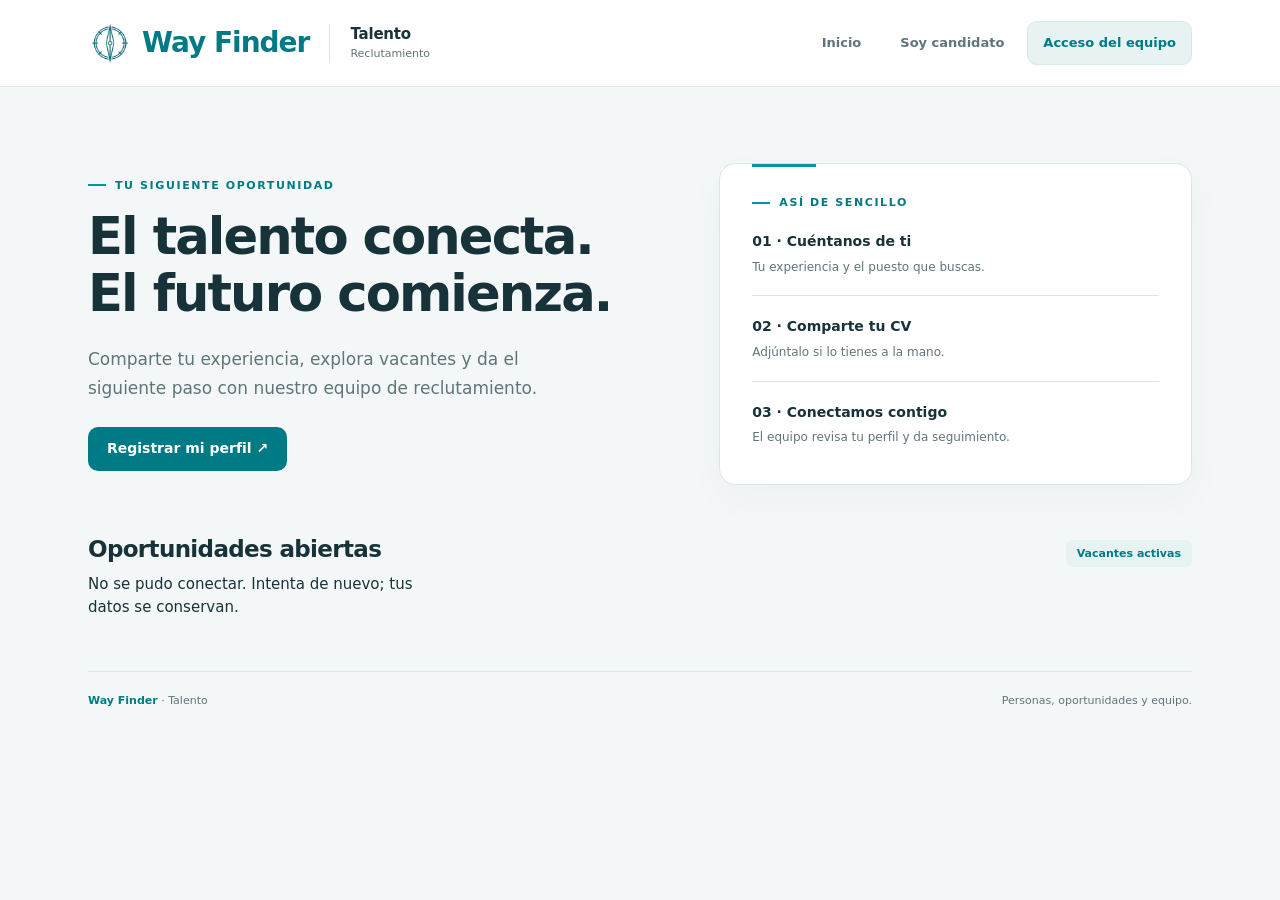
==== commit 8e30866e: "Way Finder: gestión de registros y archivo reversible Agrega búsqueda y filtros en el servidor, pagi" ====
--- a/index.html
+++ b/index.html
@@ -1,7 +1,7 @@
 <!DOCTYPE html>
-<html lang="es"><head><meta charset="UTF-8"><title>Worketers · Talento</title>
+<html lang="es"><head><meta charset="UTF-8"><title>Way Finder · Talento</title><meta name="viewport" content="width=device-width,initial-scale=1"><link rel="icon" type="image/png" href="[data-uri]">
 <style>
-/* Worketers: estilos comunes de la aplicación. */
+/* Way Finder: estilos comunes de la aplicación. */
 :root{
 --ink:#152f35;
 --muted:#5c7478;
@@ -299,7 +299,7 @@
 padding-left:0}
 }
 
-/* Identidad Worketers. La aplicación cambia de nombre, la marca se conserva. */
+/* Identidad Way Finder. La aplicación cambia de nombre, la marca se conserva. */
 :root{
  --wk-primary:#0096a3;--wk-action:#007a84;--wk-ink:#173239;--wk-background:#f3f7f7;
  --wk-muted:#60747b;--wk-border:#dbe6e7;--wk-surface:#fff;--wk-soft:#e7f3f3;
@@ -369,15 +369,22 @@
  .login{margin:32px auto;padding:26px}footer{margin:36px 20px 20px;align-items:flex-start;flex-direction:column;gap:5px}
 }
 @media(prefers-reduced-motion:reduce){*{transition:none!important;scroll-behavior:auto!important}}
-
+
+
+.psico-stats{grid-template-columns:repeat(4,1fr)}.psico-tools p{margin:0}.psico-tools select{width:auto;min-width:150px}.psico-tools .actions{margin-top:0}.psico-note{margin:22px 0 0}.psico-meta{display:grid;grid-template-columns:1fr 1fr;gap:0 24px;margin-top:22px}.psico-meta p{overflow-wrap:anywhere;font-size:13px}.psico-meta span{display:block;color:var(--wk-muted);font-size:11px;margin-bottom:5px}.psico-meta b{font-weight:600}.psico-series{display:grid;grid-template-columns:140px 1fr 65px 120px;align-items:center;gap:12px;padding:12px 0;border-bottom:1px solid var(--wk-border);font-size:12px}.psico-series small{font-size:10px;color:var(--wk-muted)}.psico-bar{height:8px;background:var(--wk-soft);border-radius:6px;overflow:hidden}.psico-bar>div{height:100%;background:var(--wk-primary);border-radius:6px}.psico-answer{padding:12px;background:var(--wk-background);border-radius:9px;font-size:12px;margin-top:12px;overflow-wrap:anywhere}.psico-answer p{margin:5px 0 0}.psico-module details{margin:24px 0}.tabs{flex-wrap:wrap}#modal{width:min(960px,94vw)}
+@media(max-width:760px){.psico-stats{grid-template-columns:1fr 1fr}.psico-tools{align-items:stretch}.psico-tools .actions{width:100%}.psico-tools select{flex:1}.psico-series{grid-template-columns:1fr 65px;gap:6px 12px}.psico-series .psico-bar{grid-column:1;grid-row:2}.psico-series small{grid-column:2;grid-row:2}.psico-series>span{text-align:right}}
 
 :root{--wk-primary: #0096A3;--wk-action: #007A84;--wk-ink: #173239;--wk-background: #F3F7F7;}
 
+.brand-logo{width:44px;height:44px;object-fit:contain;flex-shrink:0}.brand:has(.brand-logo){align-items:center;gap:10px;letter-spacing:-1px}
+.management-filters{display:flex;flex-wrap:wrap;align-items:end;gap:12px;margin-top:18px}.management-filters>div{flex:1 1 145px;min-width:130px}.management-filters label{font-size:12px;margin:0 0 5px}.management-filters input,.management-filters select{margin:0;min-height:44px}.management-help{font-size:12px;margin:14px 0}.pagination{border-top:1px solid var(--line);margin-top:16px;padding-top:16px;display:flex;align-items:center;justify-content:space-between;gap:16px;flex-wrap:wrap}.pagination p{font-size:12px;margin:0}.pagination .actions{margin:0;align-items:center}.pagination select{width:80px;margin:0}.pagination label{margin:0;font-size:12px}
+@media(max-width:760px){.brand-logo{width:36px;height:36px}.brand:has(.brand-logo){font-size:24px}.management-filters>div{flex-basis:44%}.pagination .actions{width:100%;flex-wrap:wrap}.pagination button{flex:1}}
+
 </style></head><body>
-<header><div class="brand-lockup"><div class="brand">Worketers<span class="brand-mark" aria-hidden="true"></span></div><div class="brand-module"><strong>Talento</strong><span>Reclutamiento</span></div></div><nav aria-label="Navegación principal"><button class="ghost" data-route="inicio">Inicio</button><button class="ghost" data-route="candidatos">Soy candidato</button><button class="secondary" data-route="admin">Acceso del equipo</button></nav></header>
+<header><div class="brand-lockup"><div class="brand"><img class="brand-logo" src="[data-uri]" alt="" width="44" height="44"><span>Way Finder</span></div><div class="brand-module"><strong>Talento</strong><span>Reclutamiento</span></div></div><nav aria-label="Navegación principal"><button class="ghost" data-route="inicio">Inicio</button><button class="ghost" data-route="candidatos">Soy candidato</button><button class="secondary" data-route="admin">Acceso del equipo</button></nav></header>
 <main><div id="message" role="status" aria-live="polite" hidden></div><div id="screen"></div></main>
 <dialog id="modal"><div class="toolbar"><h2 id="modalTitle"></h2><button class="secondary" id="closeModal" aria-label="Cerrar detalle">Cerrar</button></div><div id="modalBody"></div><div id="modalMessage" role="status" hidden></div></dialog>
-<footer><span><strong>Worketers</strong> · Talento</span><span>Personas, oportunidades y equipo.</span></footer>
+<footer><span><strong>Way Finder</strong> · Talento</span><span>Personas, oportunidades y equipo.</span></footer>
 <script>
 'use strict';
 const initialView = 'inicio';
@@ -402,7 +409,7 @@
 async function busy(button,fn,target='message'){const text=button.textContent;button.disabled=true;button.textContent='Procesando…';try{await fn();}catch(e){notice(e.message,true,target);}finally{button.disabled=false;button.textContent=text;}}
 function options(values,selected){return values.map(v=>`<option value="${esc(v)}" ${v===selected?'selected':''}>${esc(v)}</option>`).join('');}
 function date(v){return v?new Date(v).toLocaleString('es-MX',{dateStyle:'medium',timeStyle:'short'}):'—';}
-Object.assign(labels,{idPostulacion:'Folio del candidato',idRequisicion:'Folio de la requisición',fecha:'Fecha de registro',nombreCandidato:'Nombre',telefono:'Teléfono',correo:'Correo',estatusProceso:'Estatus del proceso',notasReclutador:'Notas del equipo',puestoDeseado:'Puesto de interés',nivelEstudios:'Nivel de estudios',consentimientoEn:'Autorización del candidato',actualizadoEn:'Última actualización',actualizadoPor:'Actualizado por',estatus:'Estatus',nombre:'Nombre',rol:'Rol',activo:'Acceso activo'});
+Object.assign(labels,{idPostulacion:'Folio del candidato',idRequisicion:'Folio de la requisición',fecha:'Fecha de registro',nombreCandidato:'Nombre',telefono:'Teléfono',correo:'Correo',estatusProceso:'Estatus del proceso',notasReclutador:'Notas del equipo',puestoDeseado:'Puesto de interés',nivelEstudios:'Nivel de estudios',consentimientoEn:'Autorización del candidato',actualizadoEn:'Última actualización',actualizadoPor:'Actualizado por',estatus:'Estatus',nombre:'Nombre',rol:'Rol',activo:'Registro activo',nombreRequisicion:'Vacante vinculada'});
 function details(obj){return '<dl>'+Object.entries(obj).filter(([k,v])=>v!==''&&v!=null&&!['cvFileId','linkCV','solicitudId','version'].includes(k)).map(([k,v])=>`<dt>${esc(labels[k]||k)}</dt><dd>${esc(typeof v==='boolean'?(v?'Sí':'No'):['fecha','consentimientoEn','actualizadoEn'].includes(k)?date(v):v)}</dd>`).join('')+'</dl>';}
 function openModal(title,html){$('modalTitle').textContent=title;$('modalBody').innerHTML=html;notice('',false,'modalMessage');$('modal').showModal();}
 $('closeModal').onclick=()=>$('modal').close();
@@ -417,7 +424,7 @@
   if(!token){login();return;}
   if(profile?.cambiarPassword){passwordForm(true);return;}
   $('screen').innerHTML='<div class="card" role="status">Cargando tu espacio…</div>';
-  try{if(!profile){profile=(await rpc('miSesion')).perfil;}if(profile.cambiarPassword){passwordForm(true);return;}panel=await rpc('panel');profile=panel.perfil;renderPanel();}catch(e){if(e.message==='Cambia tu contraseña para continuar.'){profile=profile||{correo:'',usuario:''};passwordForm(true);}else{notice(e.message,true);login();}}
+  try{if(!profile){profile=(await rpc('miSesion')).perfil;}if(profile.cambiarPassword){passwordForm(true);return;}panel=await rpc('panelResumen');profile=panel.perfil;renderPanel();}catch(e){if(e.message==='Cambia tu contraseña para continuar.'){profile=profile||{correo:'',usuario:''};passwordForm(true);}else{notice(e.message,true);login();}}
 }
 async function home(){
   $('screen').innerHTML=`<section class="hero"><div><div class="eyebrow">Tu siguiente oportunidad</div><h1>El talento conecta.<br>El futuro comienza.</h1><p>Comparte tu experiencia, explora vacantes y da el siguiente paso con nuestro equipo de reclutamiento.</p><div class="actions"><button data-go="candidatos">Registrar mi perfil ↗</button></div></div><aside class="card"><div class="eyebrow">Así de sencillo</div><div class="step"><b>01 · Cuéntanos de ti</b><span>Tu experiencia y el puesto que buscas.</span></div><div class="step"><b>02 · Comparte tu CV</b><span>Adjúntalo si lo tienes a la mano.</span></div><div class="step"><b>03 · Conectamos contigo</b><span>El equipo revisa tu perfil y da seguimiento.</span></div></aside></section><section><div class="toolbar"><h2>Oportunidades abiertas</h2><span class="badge">Vacantes activas</span></div><div id="jobs" class="jobs"><p>Cargando oportunidades…</p></div></section>`;
@@ -429,7 +436,7 @@
 function trap(){return '<div class="trap" aria-hidden="true"><label>Website<input name="website" tabindex="-1" autocomplete="off"></label></div>';}
 async function candidateForm(jobId=''){
   view='candidatos';submissionId=crypto.randomUUID();
-  $('screen').innerHTML=`<div class="narrow"><div class="eyebrow">Candidatos</div><h1>Hablemos de tu talento.</h1><p>Completa tu perfil. El CV es opcional; puedes registrarte aunque todavía no lo tengas.</p><form id="candidate" class="card">${trap()}<div class="grid">${field('nombreCandidato','Nombre completo','text',true)}${field('telefono','Teléfono celular','tel',true)}${field('correo','Correo electrónico','email',true)}${field('puestoDeseado','Puesto o área de interés','text',true)}<div><label for="nivelEstudios">Nivel de estudios *</label><select name="nivelEstudios" id="nivelEstudios" required><option value="">Selecciona</option>${options(['Secundaria','Preparatoria','Carrera técnica','Universidad trunca','Universidad terminada','Posgrado','Otro'])}</select></div><div><label for="idRequisicion">Vacante</label><select id="idRequisicion" name="idRequisicion"><option value="ESPONTANEO">Registro para futuras oportunidades</option></select></div><div id="jobDetail" class="full" hidden></div><div class="full"><label for="cv">Currículum (opcional)</label><input id="cv" type="file" accept=".pdf,.doc,.docx"><p class="muted">PDF o Word · Hasta 5 MB · Se guarda de forma privada.</p></div></div><div class="notice"><b>Uso de tu información</b><p class="muted">Worketers utilizará tus datos de contacto, experiencia y CV para revisar tu perfil y contactarte por oportunidades laborales. Tendrán acceso el equipo autorizado de reclutamiento y su administrador. Para solicitar corrección o eliminación, contacta al equipo de Worketers que te compartió este portal.</p><label><input type="checkbox" name="consentimiento" required> Autorizo el uso de mi información para estos fines. *</label></div><button type="submit">Enviar mi perfil</button></form></div>`;
+  $('screen').innerHTML=`<div class="narrow"><div class="eyebrow">Candidatos</div><h1>Hablemos de tu talento.</h1><p>Completa tu perfil. El CV es opcional; puedes registrarte aunque todavía no lo tengas.</p><form id="candidate" class="card">${trap()}<div class="grid">${field('nombreCandidato','Nombre completo','text',true)}${field('telefono','Teléfono celular','tel',true)}${field('correo','Correo electrónico','email',true)}${field('puestoDeseado','Puesto o área de interés','text',true)}<div><label for="nivelEstudios">Nivel de estudios *</label><select name="nivelEstudios" id="nivelEstudios" required><option value="">Selecciona</option>${options(['Secundaria','Preparatoria','Carrera técnica','Universidad trunca','Universidad terminada','Posgrado','Otro'])}</select></div><div><label for="idRequisicion">Vacante</label><select id="idRequisicion" name="idRequisicion"><option value="ESPONTANEO">Registro para futuras oportunidades</option></select></div><div id="jobDetail" class="full" hidden></div><div class="full"><label for="cv">Currículum (opcional)</label><input id="cv" type="file" accept=".pdf,.doc,.docx"><p class="muted">PDF o Word · Hasta 5 MB · Se guarda de forma privada.</p></div></div><div class="notice"><b>Uso de tu información</b><p class="muted">Way Finder utilizará tus datos de contacto, experiencia y CV para revisar tu perfil y contactarte por oportunidades laborales. Tendrán acceso el equipo autorizado de reclutamiento y su administrador. Para solicitar corrección o eliminación, contacta al equipo de Way Finder que te compartió este portal.</p><label><input type="checkbox" name="consentimiento" required> Autorizo el uso de mi información para estos fines. *</label></div><button type="submit">Enviar mi perfil</button></form></div>`;
   $('candidate').onsubmit=e=>{e.preventDefault();busy(e.submitter,async()=>{
     const form=e.target,d=Object.fromEntries(new FormData(form));d.consentimiento=true;d.solicitudId=submissionId;
     const f=$('cv').files[0];if(f){if(f.size>5*1024*1024)throw new Error('El CV debe pesar hasta 5 MB.');if(!/\.(pdf|doc|docx)$/i.test(f.name))throw new Error('Selecciona PDF o Word.');const base64=await new Promise((resolve,reject)=>{const r=new FileReader();r.onload=()=>resolve(r.result.split(',')[1]);r.onerror=()=>reject(new Error('No se pudo leer el archivo.'));r.readAsDataURL(f);});d.cv={nombre:f.name,base64};}
@@ -456,47 +463,102 @@
   if($('cancelPassword'))$('cancelPassword').onclick=()=>route('admin');
   $('changePassword').onsubmit=e=>{e.preventDefault();busy(e.submitter,async()=>{if($('newPassword').value!==$('confirmPassword').value)throw new Error('Las contraseñas no coinciden.');await acceptSession(await rpc('cambiarPassword',{actual:$('currentPassword')?.value||'',password:$('newPassword').value}));notice('Contraseña actualizada.');});};
 }
+// Filtros por vista. El servidor envía solo la página solicitada.
+const managementViews={};let managementRequest=0,searchTimer;
+function viewState(){return managementViews[tab]||(managementViews[tab]={pagina:1,limite:25,buscar:'',actividad:['usuarios','bitacora','psicometricos'].includes(tab)?'todos':'activos',estatus:'',rol:'',tipoEntidad:'',desde:'',hasta:'',orden:'fecha_desc'});}
 function renderPanel(){
-  $('screen').innerHTML=`<div class="toolbar"><div><div class="eyebrow">${profile.rol==='superadmin'?'Superadmin':profile.rol==='admin'?'Administración':'Reclutamiento'}</div><h1 style="font-size:34px;margin-bottom:4px">Tu espacio de trabajo.</h1><p>${esc(profile.nombre)} · ${esc(profile.correo)}</p></div><div class="actions"><button id="refresh" class="secondary">Actualizar</button><button id="logout" class="ghost">Cerrar sesión</button></div></div><div class="stats"><div class="stat"><strong>${panel.candidatos.length}</strong><span>Candidatos</span></div><div class="stat"><strong>${panel.requisiciones.filter(r=>r.estatus==='Activa').length}</strong><span>Vacantes activas</span></div><div class="stat"><strong>${panel.candidatos.filter(r=>r.estatusProceso==='Pendiente').length}</strong><span>Por revisar</span></div></div><div class="tabs"><button data-tab="candidatos">Candidatos</button><button data-tab="requisiciones">Requisiciones</button>${profile.rol==='superadmin'?'<button data-tab="usuarios">Equipo y accesos</button><button data-tab="bitacora">Bitácora</button>':''}${['admin','superadmin'].includes(profile.rol)?'<button id="checklistLink" class="secondary">Compartir checklist</button>':''}<button data-tab="perfil">Mi perfil</button></div><section class="card"><div class="toolbar"><h2 id="tableTitle"></h2><input id="search" placeholder="Buscar en esta vista" aria-label="Buscar en esta vista"></div><div id="table" class="tablewrap"></div></section>`;
-  if($('checklistLink'))$('checklistLink').onclick=e=>busy(e.target,async()=>{const r=await rpc('enlaceChecklist');openModal('Enlace para la empresa',`<p>Copia este enlace y envíalo a la empresa para completar el checklist. No necesita una cuenta del equipo.</p><label for="shareUrl">Enlace del checklist</label><input id="shareUrl" readonly value="${esc(r.url)}"><div class="actions"><button id="copyChecklist">Copiar enlace</button></div>`);$('copyChecklist').onclick=async()=>{try{await navigator.clipboard.writeText(r.url);notice('Enlace copiado.',false,'modalMessage');}catch(e){$('shareUrl').select();notice('Selecciona y copia el enlace.',false,'modalMessage');}};});
-  $('refresh').onclick=e=>busy(e.target,async()=>{panel=await rpc('panel');profile=panel.perfil;renderPanel();});
-  $('logout').onclick=e=>busy(e.target,async()=>{await rpc('salir');token='';profile=null;panel=null;users=[];logs=[];sessionStorage.removeItem('hitalent_session');login();});
-  document.querySelectorAll('[data-tab]').forEach(b=>b.onclick=()=>switchTab(b.dataset.tab));
-  $('search').oninput=e=>{filter=e.target.value.toLowerCase();renderTable();};switchTab(tab);
+ const s=panel.resumen;
+ $('screen').innerHTML=`<div class="toolbar"><div><div class="eyebrow">${profile.rol==='superadmin'?'Superadmin':profile.rol==='admin'?'Administración':'Reclutamiento'}</div><h1 style="font-size:34px;margin-bottom:4px">Tu espacio de trabajo.</h1><p>${esc(profile.nombre)} · ${esc(profile.correo)}</p></div><div class="actions"><button id="refresh" class="secondary">Actualizar</button><button id="logout" class="ghost">Cerrar sesión</button></div></div><div class="stats"><div class="stat"><strong>${s.candidatos}</strong><span>Candidatos activos · ${s.inactivos} inactivos</span></div><div class="stat"><strong>${s.vacantes}</strong><span>Vacantes publicadas</span></div><div class="stat"><strong>${s.pendientes}</strong><span>Por revisar · activos</span></div></div><div class="tabs"><button data-tab="candidatos">Candidatos</button><button data-tab="requisiciones">Requisiciones</button><button data-tab="psicometricos">Psicométricos</button>${profile.rol==='superadmin'?'<button data-tab="usuarios">Equipo y accesos</button><button data-tab="bitacora">Bitácora</button>':''}${['admin','superadmin'].includes(profile.rol)?'<button id="checklistLink" class="secondary">Compartir checklist</button>':''}<button data-tab="perfil">Mi perfil</button></div><section class="card"><div class="toolbar"><h2 id="tableTitle"></h2><input id="search" type="search" maxlength="200" placeholder="Buscar nombre, correo, folio…" aria-label="Buscar en esta vista"></div><div id="filters"></div><div id="table" class="tablewrap"></div><div id="pagination"></div></section>`;
+ if($('checklistLink'))$('checklistLink').onclick=e=>busy(e.target,async()=>{const r=await rpc('enlaceChecklist');openModal('Enlace para la empresa',`<p>Copia este enlace y envíalo a la empresa para completar el checklist.</p><label for="shareUrl">Enlace del checklist</label><input id="shareUrl" readonly value="${esc(r.url)}"><div class="actions"><button id="copyChecklist">Copiar enlace</button></div>`);$('copyChecklist').onclick=async()=>{try{await navigator.clipboard.writeText(r.url);notice('Enlace copiado.',false,'modalMessage');}catch(e){$('shareUrl').select();notice('Selecciona y copia el enlace.',false,'modalMessage');}};});
+ $('refresh').onclick=e=>busy(e.target,async()=>{panel=await rpc('panelResumen');profile=panel.perfil;renderPanel();});
+ $('logout').onclick=e=>busy(e.target,async()=>{await rpc('salir');token='';profile=null;panel=null;users=[];logs=[];managementRequest++;sessionStorage.removeItem('hitalent_session');login();});
+ document.querySelectorAll('[data-tab]').forEach(b=>b.onclick=()=>switchTab(b.dataset.tab));
+ $('search').oninput=e=>{const state=viewState();state.buscar=e.target.value;state.pagina=1;filter=state.buscar.toLowerCase();clearTimeout(searchTimer);managementRequest++;searchTimer=setTimeout(()=>renderTable(),300);};
+ switchTab(tab);
+}
+function managementFilters(){
+ const s=viewState(),choices=tab==='candidatos'?candStates:tab==='requisiciones'?reqStates:tab==='psicometricos'?['Vigente','Completada','Vencida','Sin vigencia']:[];
+ const select=(key,label,entries)=>`<div><label for="filter-${key}">${label}</label><select id="filter-${key}" data-filter="${key}">${entries.map(([v,n])=>`<option value="${esc(v)}" ${s[key]===v?'selected':''}>${esc(n)}</option>`).join('')}</select></div>`;
+ $('filters').innerHTML=`<div class="management-filters">${['candidatos','requisiciones','usuarios'].includes(tab)?select('actividad',tab==='usuarios'?'Acceso':'Actividad',[['activos','Activos'],['inactivos',tab==='usuarios'?'Suspendidos':'Inactivos'],['todos','Todos']]):''}${choices.length?select('estatus',tab==='psicometricos'?'Vigencia':'Estatus',[['','Todos los estatus'],...choices.map(v=>[v,v])]):''}${tab==='usuarios'?select('rol','Rol',[['','Todos los roles'],...['reclutador','admin','superadmin'].map(v=>[v,v])]):''}${tab==='bitacora'?select('tipoEntidad','Registro',[['','Todos'],...['Candidatos','Requisiciones','Usuarios','Psicométricos','Sistema'].map(v=>[v,v])]):''}${['desde','hasta'].map(k=>`<div><label for="filter-${k}">${k==='desde'?'Desde':'Hasta'} (registro)</label><input id="filter-${k}" data-filter="${k}" type="date" value="${esc(s[k])}"></div>`).join('')}${select('orden','Orden',[['fecha_desc','Más recientes'],['fecha_asc','Más antiguos'],['nombre_asc',tab==='bitacora'?'Actor A–Z':'Nombre A–Z'],['nombre_desc',tab==='bitacora'?'Actor Z–A':'Nombre Z–A'],...(['candidatos','requisiciones'].includes(tab)?[['actualizado_desc','Última actualización']]:[])])}<div><button id="clearFilters" class="ghost" type="button">Limpiar filtros</button></div></div><p class="muted management-help">${['candidatos','requisiciones'].includes(tab)?'Los inactivos conservan su expediente y bitácora. Puedes reactivarlos desde el detalle.':tab==='bitacora'?'Historial completo: busca por persona, acción o folio, y recorre las páginas.':'Busca y filtra para encontrar el registro.'}</p>`;
+ document.querySelectorAll('[data-filter]').forEach(el=>el.onchange=()=>{s[el.dataset.filter]=el.value;s.pagina=1;renderTable();});
+ $('clearFilters').onclick=()=>{delete managementViews[tab];switchTab(tab);};
 }
 async function switchTab(next){
-  tab=next;filter='';$('search').value='';document.querySelectorAll('[data-tab]').forEach(b=>b.className=b.dataset.tab===tab?'':'secondary');
-  $('table').textContent='Cargando…';
-  try{if(tab==='usuarios')users=await rpc('usuarios');if(tab==='bitacora')logs=await rpc('bitacora');renderTable();}catch(e){$('table').textContent=e.message;}
-}
-function table(headers,rows){return `<table><thead><tr>${headers.map(h=>`<th>${esc(h)}</th>`).join('')}</tr></thead><tbody>${rows.join('')||`<tr><td colspan="${headers.length}">Sin registros que mostrar.</td></tr>`}</tbody></table>`;}
-function renderTable(){
-  $('search').hidden=tab==='perfil';
-  const found=r=>Object.values(r).join(' ').toLowerCase().includes(filter);
+ clearTimeout(searchTimer);managementRequest++;tab=next;const s=viewState();filter=s.buscar.toLowerCase();$('search').value=s.buscar;$('search').hidden=tab==='perfil';$('filters').hidden=tab==='perfil';$('pagination').hidden=tab==='perfil';
+ document.querySelectorAll('[data-tab]').forEach(b=>b.className=b.dataset.tab===tab?'':'secondary');
+ $('tableTitle').textContent=({candidatos:'Candidatos',requisiciones:'Requisiciones',usuarios:'Equipo y accesos',bitacora:'Bitácora',psicometricos:'Psicométricos',perfil:'Mi perfil'})[tab];
+ if(tab!=='perfil')managementFilters();await renderTable();
+}
+function table(headers,rows){return `<table><thead><tr>${headers.map(h=>`<th>${esc(h)}</th>`).join('')}</tr></thead><tbody>${rows.join('')||`<tr><td colspan="${headers.length}">Sin registros con estos filtros.</td></tr>`}</tbody></table>`;}
+function managementPagination(r){
+ const start=r.total?(r.pagina-1)*r.limite+1:0,end=Math.min(r.pagina*r.limite,r.total);
+ $('pagination').innerHTML=`<div class="pagination"><p role="status" aria-live="polite">${start}–${end} de ${r.total} registros · Página ${r.pagina} de ${r.paginas}</p><div class="actions"><label for="pageSize">Por página</label><select id="pageSize">${[10,25,50,100].map(n=>`<option ${n===r.limite?'selected':''}>${n}</option>`).join('')}</select><button id="previousPage" class="secondary" ${r.pagina<=1?'disabled':''}>Anterior</button><button id="nextPage" class="secondary" ${r.pagina>=r.paginas?'disabled':''}>Siguiente</button></div></div>`;
+ $('pageSize').onchange=e=>{Object.assign(viewState(),{limite:Number(e.target.value),pagina:1});renderTable();};
+ $('previousPage').onclick=()=>{viewState().pagina=Math.max(1,r.pagina-1);renderTable();};$('nextPage').onclick=()=>{viewState().pagina=r.pagina+1;renderTable();};
+}
+async function renderTable(){
+ if(tab==='perfil'){$('table').innerHTML=`<form id="myProfile">${field('profileName','Nombre visible','text',true)}<p>Usuario: ${esc(profile.usuario)}<br>${esc(profile.correo)} · ${esc(profile.rol)}</p><button type="submit">Guardar perfil</button><button type="button" id="myPassword" class="secondary">Cambiar contraseña</button></form>`;$('profileName').value=profile.nombre;$('myPassword').onclick=()=>passwordForm(false);$('myProfile').onsubmit=e=>{e.preventDefault();busy(e.submitter,async()=>{profile=await rpc('perfil',{nombre:$('profileName').value});notice('Perfil actualizado.');});};return;}
+ const requestedTab=tab,id=++managementRequest;const state={...viewState()};
+ $('table').textContent='Cargando registros…';$('pagination').textContent='';$('table').setAttribute('aria-busy','true');
+ try{
+  const r=await rpc('gestion',{entidad:requestedTab,...state});if(id!==managementRequest||tab!==requestedTab||view!=='admin'&&view!=='superadmin')return;
+  viewState().pagina=r.pagina;const rows=r.registros;
   if(tab==='candidatos'){
-    $('tableTitle').textContent='Candidatos';const rows=panel.candidatos.filter(found).slice().reverse();
-    $('table').innerHTML=table(['Nombre','Interés','Contacto','Estatus','Recibido',''],rows.map(c=>`<tr><td><b>${esc(c.nombreCandidato)}</b></td><td>${esc(c.puestoDeseado)}<br><span class="muted">${esc(panel.requisiciones.find(r=>r.idRequisicion===c.idRequisicion)?.nombrePosicion||'Registro general')}</span></td><td>${esc(c.correo)}<br>${esc(c.telefono)}</td><td><span class="badge">${esc(c.estatusProceso)}</span></td><td>${date(c.fecha)}</td><td><button data-candidate="${esc(c.idPostulacion)}">Revisar</button></td></tr>`));
-    document.querySelectorAll('[data-candidate]').forEach(b=>b.onclick=()=>editCandidate(b.dataset.candidate));
+   panel.candidatos=rows;$('table').innerHTML=table(['Nombre','Interés','Contacto','Estatus','Actividad','Recibido',''],rows.map(c=>`<tr><td><b>${esc(c.nombreCandidato)}</b></td><td>${esc(c.puestoDeseado)}<br><span class="muted">${esc(c.nombreRequisicion)}</span></td><td>${esc(c.correo)}<br>${esc(c.telefono)}</td><td><span class="badge">${esc(c.estatusProceso)}</span></td><td>${c.activo?'Activo':'Inactivo'}</td><td>${date(c.fecha)}</td><td><button data-candidate="${esc(c.idPostulacion)}">Revisar</button></td></tr>`));document.querySelectorAll('[data-candidate]').forEach(b=>b.onclick=()=>editCandidate(b.dataset.candidate));
   }else if(tab==='requisiciones'){
-    $('tableTitle').textContent='Requisiciones';$('table').innerHTML=table(['Puesto','Empresa','Ubicación','Estatus',''],panel.requisiciones.filter(found).slice().reverse().map(r=>`<tr><td><b>${esc(r.nombrePosicion)}</b><br>${esc(r.numeroVacantes)} vacante(s)</td><td>${esc(r.empresaCliente)}</td><td>${esc(r.ubicacion)}</td><td><span class="badge">${esc(r.estatus)}</span></td><td><button data-req="${esc(r.idRequisicion)}">Ver detalle</button></td></tr>`));document.querySelectorAll('[data-req]').forEach(b=>b.onclick=()=>editReq(b.dataset.req));
+   panel.requisiciones=rows;$('table').innerHTML=table(['Puesto','Empresa','Ubicación','Publicación','Actividad',''],rows.map(r=>`<tr><td><b>${esc(r.nombrePosicion)}</b><br>${esc(r.numeroVacantes)} vacante(s)</td><td>${esc(r.empresaCliente)}</td><td>${esc(r.ubicacion)}</td><td><span class="badge">${esc(r.estatus)}</span></td><td>${r.activo?'Activa':'Inactiva'}</td><td><button data-req="${esc(r.idRequisicion)}">Ver detalle</button></td></tr>`));document.querySelectorAll('[data-req]').forEach(b=>b.onclick=()=>editReq(b.dataset.req));
   }else if(tab==='usuarios'){
-    $('tableTitle').textContent='Equipo y accesos';$('table').innerHTML='<div class="actions"><button id="addUser">Agregar integrante</button></div>'+table(['Nombre','Usuario / correo','Rol','Acceso',''],users.filter(found).map(u=>`<tr><td>${esc(u.nombre)}</td><td>${esc(u.usuario)}<br><span class="muted">${esc(u.correo)}</span></td><td>${esc(u.rol)}</td><td>${u.activo?'Activo':'Suspendido'}</td><td><button data-user="${esc(u.correo)}">Administrar</button></td></tr>`));$('addUser').onclick=()=>editUser();document.querySelectorAll('[data-user]').forEach(b=>b.onclick=()=>editUser(users.find(u=>u.correo===b.dataset.user)));
+   users=rows;$('table').innerHTML='<div class="actions"><button id="addUser">Agregar integrante</button></div>'+table(['Nombre','Usuario / correo','Rol','Acceso',''],rows.map(u=>`<tr><td>${esc(u.nombre)}</td><td>${esc(u.usuario)}<br>${esc(u.correo)}</td><td>${esc(u.rol)}</td><td>${u.activo?'Activo':'Suspendido'}</td><td><button data-user="${esc(u.correo)}">Administrar</button></td></tr>`));$('addUser').onclick=()=>editUser();document.querySelectorAll('[data-user]').forEach(b=>b.onclick=()=>editUser(users.find(u=>u.correo===b.dataset.user)));
   }else if(tab==='bitacora'){
-    $('tableTitle').textContent='Bitácora · últimos 500 eventos';const rows=logs.filter(found);$('table').innerHTML=table(['Fecha','Quién','Acción','Registro',''],rows.map(l=>`<tr><td>${date(l.fecha)}</td><td>${esc(l.actor)}</td><td>${esc(l.accion)}</td><td>${esc(l.entidad)}<br>${esc(l.registroId)}</td><td><button data-log="${esc(l.id)}">Cambios</button></td></tr>`));document.querySelectorAll('[data-log]').forEach(b=>b.onclick=()=>{const l=logs.find(x=>x.id===b.dataset.log);openModal('Detalle del cambio',`<p>${esc(l.actor)} · ${date(l.fecha)}</p><h3>Antes</h3><pre>${esc(l.antes)}</pre><h3>Después</h3><pre>${esc(l.despues)}</pre>`);});
-  }else{
-    $('tableTitle').textContent='Mi perfil';$('table').innerHTML=`<form id="myProfile">${field('profileName','Nombre visible','text',true)}<p>Usuario: ${esc(profile.usuario)}<br>${esc(profile.correo)} · ${esc(profile.rol)}</p><button type="submit">Guardar perfil</button><button type="button" id="myPassword" class="secondary">Cambiar contraseña</button></form>`;$('profileName').value=profile.nombre;$('myPassword').onclick=()=>passwordForm(false);$('myProfile').onsubmit=e=>{e.preventDefault();busy(e.submitter,async()=>{profile=await rpc('perfil',{nombre:$('profileName').value});notice('Perfil actualizado.');});};
-  }
-}
-async function saved(){panel=await rpc('panel');profile=panel.perfil;$('modal').close();renderPanel();notice('Cambios guardados.');}
-function editCandidate(id){const c=panel.candidatos.find(x=>x.idPostulacion===id);openModal(c.nombreCandidato,`<form id="editCandidate"><label for="status">Estatus del proceso</label><select id="status">${options(candStates,c.estatusProceso)}</select><label for="notes">Notas del reclutador</label><textarea id="notes" maxlength="10000">${esc(c.notasReclutador)}</textarea><div class="actions"><button type="submit">Guardar seguimiento</button>${c.cvFileId?'<button type="button" id="download" class="secondary">Descargar CV</button>':'<span class="muted">Sin CV adjunto</span>'}</div></form>${details(c)}`);
-  $('editCandidate').onsubmit=e=>{e.preventDefault();busy(e.submitter,async()=>{await rpc('actualizarCandidato',{id,version:c.version,estatusProceso:$('status').value,notasReclutador:$('notes').value});await saved();},'modalMessage');};
+   logs=rows;$('table').innerHTML=table(['Fecha','Quién','Acción','Registro',''],rows.map(l=>`<tr><td>${date(l.fecha)}</td><td>${esc(l.actor)}</td><td>${esc(l.accion)}</td><td>${esc(l.entidad)}<br>${esc(l.registroId)}</td><td><button data-log="${esc(l.id)}">Cambios</button></td></tr>`));document.querySelectorAll('[data-log]').forEach(b=>b.onclick=()=>{const l=logs.find(x=>x.id===b.dataset.log);openModal('Detalle del cambio',`<p>${esc(l.actor)} · ${date(l.fecha)}</p><h3>Antes</h3><pre>${esc(l.antes)}</pre><h3>Después</h3><pre>${esc(l.despues)}</pre>`);});
+  }else{psicoRecords=rows;psicoSummary=r.resumen;psicoRender();}
+  managementPagination(r);
+ }catch(e){if(id===managementRequest&&tab===requestedTab){$('table').textContent=e.message;$('pagination').innerHTML='<button id="retryPage" class="secondary">Reintentar</button>';$('retryPage').onclick=()=>renderTable();}}
+ finally{if(id===managementRequest)$('table').setAttribute('aria-busy','false');}
+}
+
+async function saved(){panel=await rpc('panelResumen');profile=panel.perfil;$('modal').close();renderPanel();notice('Cambios guardados.');}
+function editCandidate(id){const c=panel.candidatos.find(x=>x.idPostulacion===id);openModal(c.nombreCandidato,`<form id="editCandidate"><label><input id="recordActive" type="checkbox" ${c.activo!==false?'checked':''}> Candidato activo</label><p class="muted">Al inactivarlo se oculta de la vista habitual. Su CV, evaluaciones y cambios se conservan. Puedes reactivarlo aquí.</p><label for="status">Estatus del proceso</label><select id="status">${options(candStates,c.estatusProceso)}</select><label for="notes">Notas del reclutador</label><textarea id="notes" maxlength="10000">${esc(c.notasReclutador)}</textarea><div class="actions"><button type="submit">Guardar seguimiento</button>${c.cvFileId?'<button type="button" id="download" class="secondary">Descargar CV</button>':'<span class="muted">Sin CV adjunto</span>'}</div></form><div class="actions"><button type="button" id="inviteCandidatePsico" class="secondary">Enviar psicométrico por correo</button></div>${details(c)}`);
+  $('inviteCandidatePsico').onclick=()=>psicoInviteModal(c);
+  $('editCandidate').onsubmit=e=>{e.preventDefault();busy(e.submitter,async()=>{await rpc('actualizarCandidato',{id,version:c.version,estatusProceso:$('status').value,notasReclutador:$('notes').value,activo:$('recordActive').checked});await saved();},'modalMessage');};
   if($('download'))$('download').onclick=e=>busy(e.target,async()=>{const r=await rpc('descargarCV',{id});const bytes=Uint8Array.from(atob(r.base64),c=>c.charCodeAt(0)),url=URL.createObjectURL(new Blob([bytes],{type:r.mime})),a=document.createElement('a');a.href=url;a.download=r.nombre;document.body.appendChild(a);a.click();a.remove();setTimeout(()=>URL.revokeObjectURL(url),30000);},'modalMessage');
 }
-function editReq(id){const r=panel.requisiciones.find(x=>x.idRequisicion===id);openModal(r.nombrePosicion,`<form id="editReq"><label for="reqStatus">Publicación de la vacante</label><select id="reqStatus">${options(reqStates,r.estatus)}</select><p class="muted">Solo las vacantes activas aparecen en la bolsa pública. Los datos de contacto de la empresa permanecen en el panel del equipo.</p><button type="submit">Guardar estatus</button></form>${details(r)}`);$('editReq').onsubmit=e=>{e.preventDefault();busy(e.submitter,async()=>{await rpc('actualizarRequisicion',{id,version:r.version,estatus:$('reqStatus').value});await saved();},'modalMessage');};}
+function editReq(id){const r=panel.requisiciones.find(x=>x.idRequisicion===id);openModal(r.nombrePosicion,`<form id="editReq"><label><input id="reqActive" type="checkbox" ${r.activo!==false?'checked':''}> Requisición activa</label><p class="muted">Una requisición inactiva se retira de la bolsa pública y de la vista habitual. Conserva su historial y candidatos.</p><label for="reqStatus">Publicación de la vacante</label><select id="reqStatus">${options(reqStates,r.estatus)}</select><p class="muted">Solo las vacantes activas aparecen en la bolsa pública. Los datos de contacto de la empresa permanecen en el panel del equipo.</p><button type="submit">Guardar estatus</button></form>${details(r)}`);$('editReq').onsubmit=e=>{e.preventDefault();busy(e.submitter,async()=>{await rpc('actualizarRequisicion',{id,version:r.version,estatus:$('reqStatus').value,activo:$('reqActive').checked});await saved();},'modalMessage');};}
 function editUser(u){
   openModal(u?'Administrar integrante':'Crear acceso de colaborador',`<form id="editUser">${field('userEmail','Correo','email',true)}${field('userName','Nombre','text',true)}${field('userLogin','Usuario','text',true)}<label for="userPassword">${u?'Nueva contraseña inicial (opcional)':'Contraseña inicial *'}</label><input id="userPassword" type="password" autocomplete="new-password" minlength="12" maxlength="64" ${u?'':'required'}><p class="muted">De 12 a 64 caracteres. El integrante deberá cambiarla al ingresar. Si se deja vacía al editar, conserva la contraseña actual.</p><label for="role">Rol</label><select id="role">${options(['reclutador','admin','superadmin'],u?.rol||'reclutador')}</select><label><input type="checkbox" id="active" ${!u||u.activo?'checked':''}> Acceso activo</label><p class="muted">El administrador puede compartir el checklist. Solo el superadmin administra usuarios y consulta la bitácora. Los cambios de acceso cierran las sesiones del integrante.</p><button type="submit">Guardar acceso</button></form>`);
   if(u){$('userEmail').value=u.correo;$('userEmail').readOnly=true;$('userName').value=u.nombre;$('userLogin').value=u.usuario||u.correo;}
-  $('editUser').onsubmit=e=>{e.preventDefault();busy(e.submitter,async()=>{await rpc('guardarUsuario',{correo:$('userEmail').value,nombre:$('userName').value,usuario:$('userLogin').value,password:$('userPassword').value,rol:$('role').value,activo:$('active').checked,version:u?.version});if(u?.correo===profile.correo){token='';sessionStorage.removeItem('hitalent_session');$('modal').close();login();notice('Acceso actualizado. Inicia sesión de nuevo.');}else{users=await rpc('usuarios');$('modal').close();renderTable();notice('Acceso guardado. Comparte el usuario y la contraseña inicial directamente con el integrante.');}},'modalMessage');};
-}
+  $('editUser').onsubmit=e=>{e.preventDefault();busy(e.submitter,async()=>{await rpc('guardarUsuario',{correo:$('userEmail').value,nombre:$('userName').value,usuario:$('userLogin').value,password:$('userPassword').value,rol:$('role').value,activo:$('active').checked,version:u?.version});if(u?.correo===profile.correo){token='';sessionStorage.removeItem('hitalent_session');$('modal').close();login();notice('Acceso actualizado. Inicia sesión de nuevo.');}else{$('modal').close();renderTable();notice('Acceso guardado. Comparte el usuario y la contraseña inicial directamente con el integrante.');}},'modalMessage');};
+}
+// Módulo integrado: utiliza rpc, la sesión y los diálogos del portal de Recruitment.
+let psicoRecords=[],psicoSummary={total:0,completadas:0,vencidas:0,pendientes:0};
+const psicoAreas=['Información','Juicio','Vocabulario','Síntesis','Concentración','Análisis','Abstracción','Planeación','Organización','Atención'];
+const psicoMax=[16,22,30,18,24,20,20,17,18,22];
+function psicoRender(){
+ $('tableTitle').textContent='Psicométricos';$('search').hidden=false;
+ const done=psicoSummary.completadas,expired=psicoSummary.vencidas;
+ const found=psicoRecords;
+ $('table').innerHTML=`<div class="psico-module"><div class="stats psico-stats"><div class="stat"><strong>${psicoSummary.total}</strong><span>Invitaciones</span></div><div class="stat"><strong>${done}</strong><span>Completadas</span></div><div class="stat"><strong>${psicoSummary.pendientes}</strong><span>Pendientes</span></div><div class="stat"><strong>${expired}</strong><span>Vencidas</span></div></div><div class="toolbar psico-tools"><p class="muted">Invitaciones por correo · Vigencia de 24 horas</p><div class="actions"><button id="psicoNew">Enviar invitación</button></div></div>${table(['Persona','Correo','Evaluación','Vigencia hasta',''],found.map(c=>`<tr><td><b>${esc(c.nombre)}</b><br><span class="muted">${esc(c.tipo)}</span></td><td>${esc(c.correo)}</td><td><span class="badge">${esc(c.status==='Completado'?'Completada':c.vigencia)}</span>${c.estadoCorreo==='Envío fallido'?'<br><span class="muted">Correo no enviado</span>':''}</td><td>${date(c.expiraEn)}</td><td><button class="secondary" data-psico="${esc(c.id)}">${c.status==='Completado'?'Ver resultados':'Ver detalle'}</button></td></tr>`))}<p class="muted psico-note">Las evaluaciones se consultan con los permisos de tu cuenta del equipo. Las invitaciones vencidas requieren un nuevo envío.</p></div>`;
+ $('psicoNew').onclick=()=>psicoInviteModal();
+ document.querySelectorAll('[data-psico]').forEach(b=>b.onclick=()=>psicoResult(b.dataset.psico));
+}
+function psicoInviteModal(c){
+ const linked=c?.idPostulacion||'',name=c?.nombreCandidato||c?.nombre||'',email=c?.correo||'';let requestId=crypto.randomUUID();
+ openModal('Invitar a evaluación psicométrica',`<form id="psicoInvite"><p>Se enviará una liga personal al correo de la persona. Tendrá <b>24 horas para completar y entregar</b> la evaluación desde este envío.</p><label for="psicoName">Nombre completo *</label><input id="psicoName" required maxlength="150" value="${esc(name)}"><label for="psicoEmail">Correo del candidato *</label><input id="psicoEmail" type="email" required maxlength="180" value="${esc(email)}" ${linked?'readonly':''}><div class="grid"><div><label for="psicoType">Perfil</label><select id="psicoType">${options(['Candidato','Empleado'],c?.tipo||'Candidato')}</select></div><div id="psicoAgeField"><label for="psicoAge">Edad *</label><input id="psicoAge" type="number" min="18" max="99" required value="${/^\d{2}$/.test(String(c?.edad||''))?esc(c.edad):''}"></div></div><p class="muted">El mensaje incluirá el nombre Way Finder, las instrucciones y la fecha exacta de vencimiento en hora de Ciudad de México.</p><div class="actions"><button id="psicoSend" type="submit">Enviar invitación por correo</button><button id="psicoCancel" type="button" class="secondary">Cancelar</button></div></form>`);
+ const profileChange=()=>{const internal=$('psicoType').value==='Empleado';$('psicoAgeField').hidden=internal;$('psicoAge').required=!internal;};$('psicoType').onchange=profileChange;profileChange();$('psicoCancel').onclick=()=>$('modal').close();
+ $('psicoInvite').onsubmit=e=>{e.preventDefault();busy(e.submitter,async()=>{
+ const r=await rpc('psicoInvitar',{nombre:$('psicoName').value,correo:$('psicoEmail').value,edad:$('psicoAge').value,tipo:$('psicoType').value,idPostulacion:linked,solicitudId:requestId});
+ $('modalTitle').textContent='Invitación enviada';$('modalBody').innerHTML=`<div class="notice"><b>Correo enviado a ${esc(r.correo)}</b><p>La evaluación puede completarse hasta el <b>${date(r.expiraEn)}</b>.</p></div><p>La liga tiene vigencia de 24 horas y permite completar una sola evaluación.</p><div class="actions"><button id="psicoShowPanel">Ver psicométricos</button><button id="psicoDone" class="secondary">Cerrar</button></div>`;
+ $('psicoShowPanel').onclick=async()=>{$('modal').close();await switchTab('psicometricos');};$('psicoDone').onclick=()=>$('modal').close();notice('',false,'modalMessage');if(tab==='psicometricos'){await renderTable();}
+ },'modalMessage');};
+}
+function psicoResult(id){const c=psicoRecords.find(c=>c.id===id);if(!c)return;
+ const complete=c.status==='Completado';
+ const metadata=`<div class="psico-meta"><p><span>Folio</span><b>${esc(c.id)}</b></p><p><span>Correo</span>${esc(c.correo)}</p><p><span>Inicio</span>${esc(c.fecha||'Sin iniciar')}</p><p><span>Vigencia hasta</span>${date(c.expiraEn)}</p></div>`;
+ const chart=psicoAreas.map((n,i)=>{const pair=String(c.rangos?.['S'+(i+1)]||'').split('|'),p=pair[0]||'0',pct=Math.max(0,Math.min(100,(Number(p)||0)/psicoMax[i]*100));return `<div class="psico-series"><b>${i+1}. ${n}</b><div class="psico-bar" role="img" aria-label="${esc(n)}: ${esc(p)} de ${psicoMax[i]} puntos"><div style="width:${pct}%"></div></div><span>${esc(p)} / ${psicoMax[i]}</span><small>${esc(pair[1]||'Sin datos')}</small></div>`;}).join('');
+ openModal(c.nombre,`<div class="psico-module"><span class="badge">${esc(complete?'Completada':c.vigencia)}</span>${metadata}${complete?`<div class="stats"><div class="stat"><strong>${esc(c.score)}</strong><span>Puntuación total</span></div><div class="stat"><strong>${esc(c.ci||'—')}</strong><span>CI de referencia</span></div><div class="stat"><strong>${esc(c.eficiencia)}</strong><span>Eficiencia</span></div></div><h3>Perfil por áreas</h3><p class="muted">Puntos sobre el máximo de cada serie. Los rangos provienen del baremo existente; no son percentiles.</p>${chart}<details><summary>Consultar respuestas registradas</summary>${psicoAreas.map((n,i)=>`<div class="psico-answer"><b>Serie ${i+1} · ${n}</b><p>${esc(c.respuestas?.['S'+(i+1)]||'Sin respuestas registradas')}</p></div>`).join('')}</details><p class="notice">La interpretación corresponde al profesional responsable. Estos resultados no constituyen por sí solos un diagnóstico ni una decisión de contratación.</p><div class="actions"><button id="psicoDownload">Descargar reporte PDF</button></div>`:`<p class="notice">${c.vigencia==='Vencida'?'La liga venció. Envía una nueva invitación para dar otras 24 horas.':c.vigencia==='Sin vigencia'?'Este registro no tiene una vigencia válida. Envía una nueva invitación.':'La evaluación todavía no se ha completado.'}</p><button id="psicoReinvite">Enviar nueva invitación por correo</button>`}</div>`);
+ if($('psicoReinvite'))$('psicoReinvite').onclick=()=>psicoInviteModal(c);
+ if($('psicoDownload'))$('psicoDownload').onclick=e=>busy(e.target,async()=>{const r=await rpc('psicoPDF',{id:c.id}),bytes=Uint8Array.from(atob(r.base64),v=>v.charCodeAt(0)),url=URL.createObjectURL(new Blob([bytes],{type:'application/pdf'})),a=document.createElement('a');a.href=url;a.download=r.filename;document.body.appendChild(a);a.click();a.remove();setTimeout(()=>URL.revokeObjectURL(url),10000);},'modalMessage');
+}
+
 route(initialView);
 </script></body></html>
